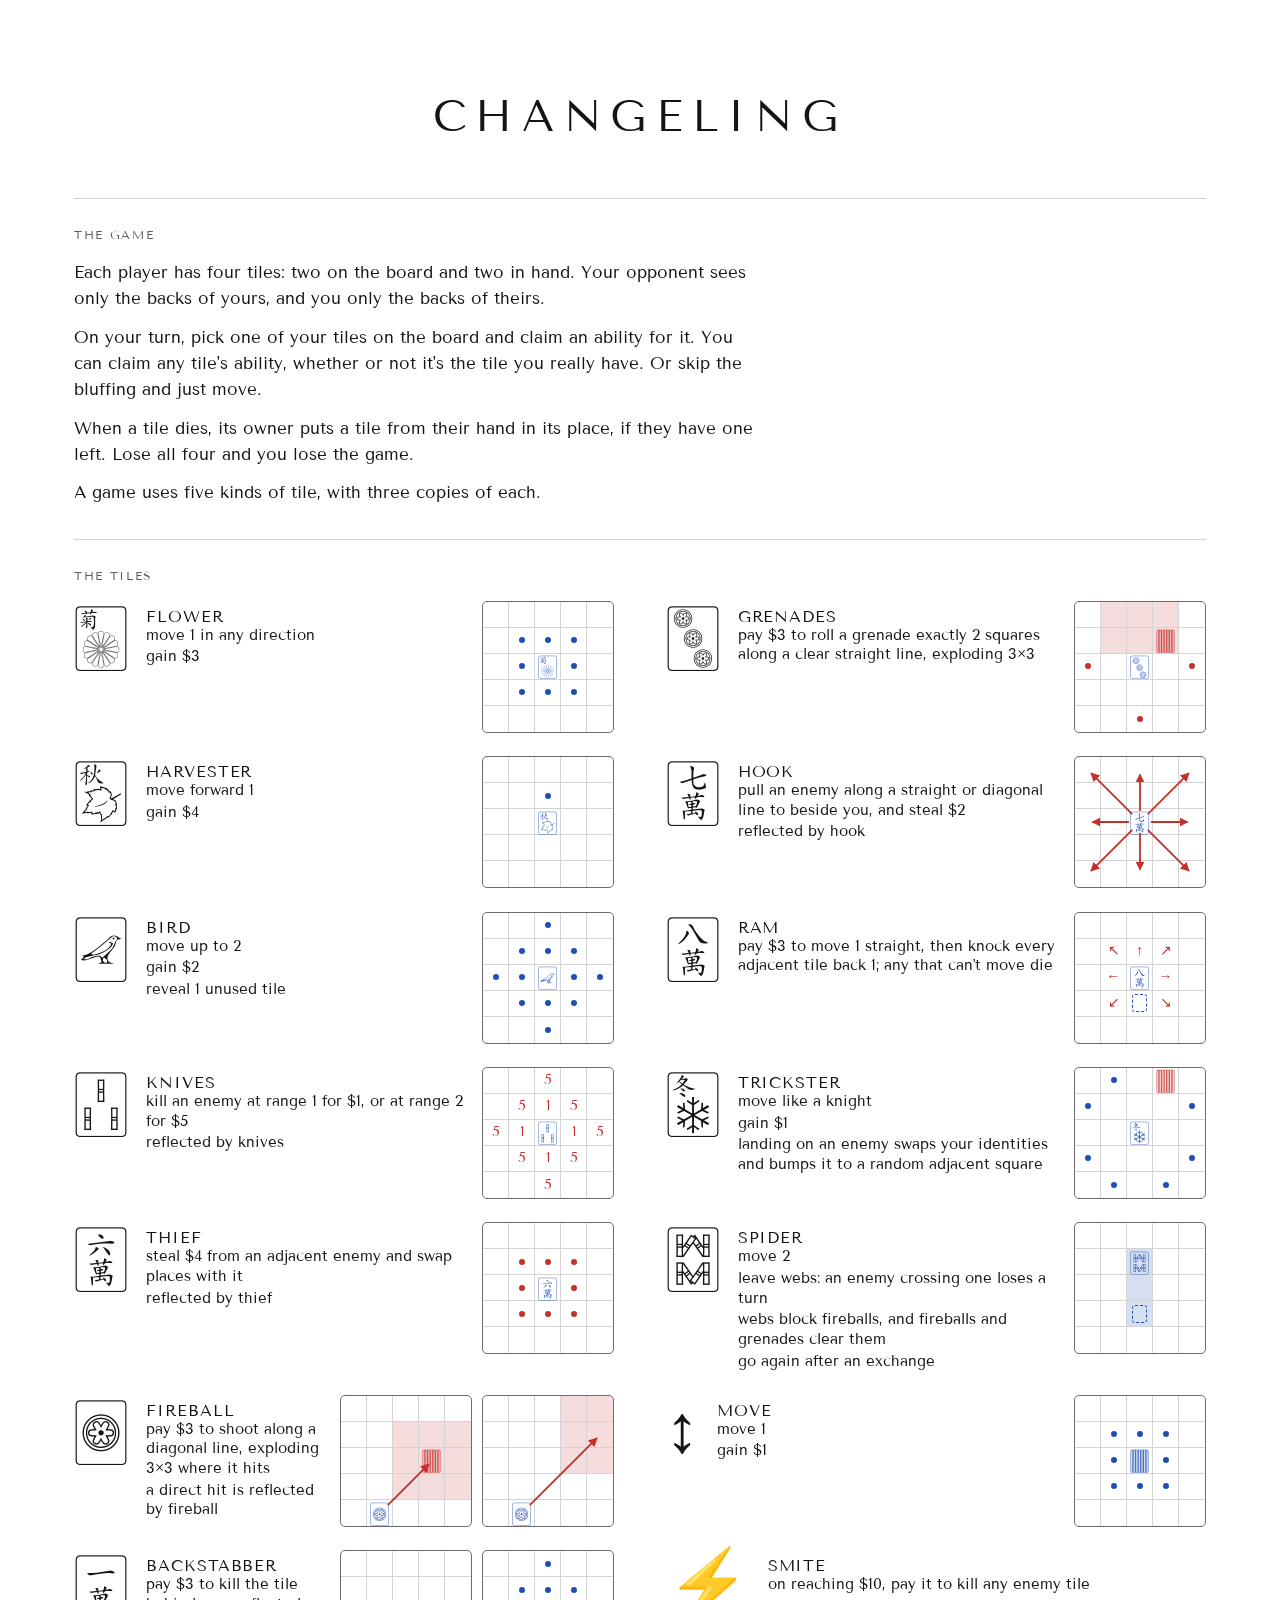
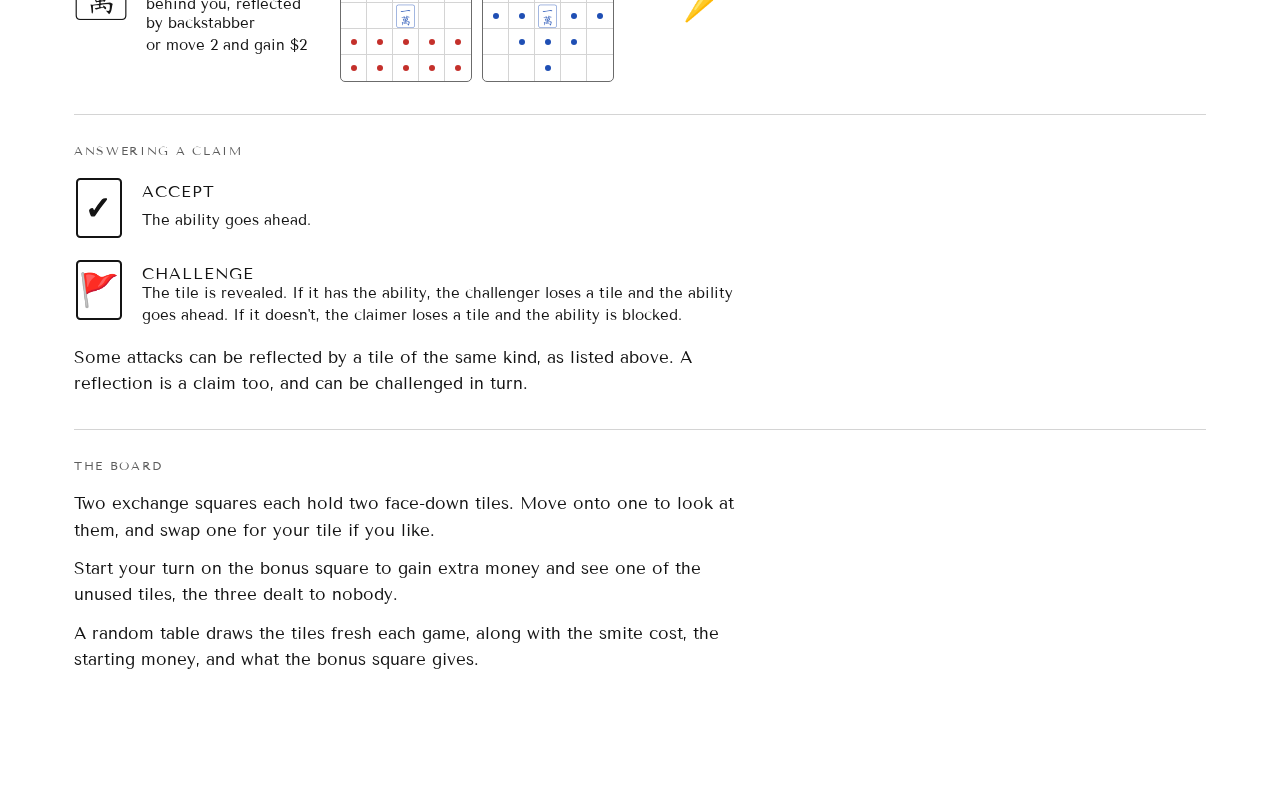
==== docs/how-to-play.html @ 6c411c58 "Settings for instant tooltips and a dark mode; drop the tray layout Tiles and buttons now describe t" ====
<!DOCTYPE html>
<html lang="en">
<head>
<meta charset="utf-8">
<meta name="viewport" content="width=device-width, initial-scale=1">
<title>Changeling · how to play</title>
<link rel="icon" href="favicon.svg" type="image/svg+xml">
<link rel="preconnect" href="https://fonts.googleapis.com">
<link rel="preconnect" href="https://fonts.gstatic.com" crossorigin>
<link rel="stylesheet" href="https://fonts.googleapis.com/css2?family=Tenor+Sans&display=swap">
<link rel="stylesheet" href="style.css">
<!-- the theme chosen in the game's settings (see settings.js) -->
<script>try { document.documentElement.dataset.theme = localStorage.getItem("arena.theme") === "dark" ? "dark" : "light"; } catch {}</script>
<style>
  .how {
    box-sizing: border-box;
    max-width: 1180px;
    margin: 0 auto;
    padding: 10vh 24px 80px;
    /* the tiles below are the game's own reference, sized from its mini boards' squares */
    --sq: 26px;
  }
  .how .title {
    margin-bottom: 56px;
  }
  .how section {
    padding: 28px 0 32px;
    border-top: 1px solid var(--line);
  }
  .how h2 {
    margin: 0 0 18px;
    font-size: 12px;
    font-weight: normal;
    letter-spacing: 0.14em;
    text-transform: uppercase;
    color: var(--muted);
  }
  .how p {
    max-width: 680px;
    margin: 0 0 12px;
    font-size: 17px;
    line-height: 1.55;
  }
  .how p:last-child {
    margin-bottom: 0;
  }
  .rule-glyph {
    font-family: var(--tile-font);
  }

  /* a response, drawn as its button in the game */
  .response {
    display: grid;
    grid-template-columns: auto 1fr;
    column-gap: 18px;
    align-items: start;
    max-width: 680px;
    margin-bottom: 18px;
  }
  .response .option {
    grid-row: 1 / 3;
    font-size: 64px;
    cursor: default;
  }
  .response .rule-name {
    margin-top: 6px;
  }
  .response p {
    margin: 0;
    font-size: 15px;
    line-height: 1.45;
  }

  @media (max-width: 900px) {
    .how .rules-list {
      grid-template-columns: 1fr;
      grid-template-rows: none !important;
      grid-auto-flow: row;
    }
  }
  @media (max-width: 560px) {
    .how {
      --sq: 22px;
    }
    .how .rule-name {
      grid-column: 2 / -1;
      grid-row: 1;
    }
    .how .rule-text {
      grid-column: 2 / -1;
      grid-row: 2;
    }
    .how .rule-boards {
      grid-column: 2 / -1;
      grid-row: 3;
      margin-top: 10px;
    }
  }
</style>
</head>
<body>
<main class="how">
  <h1 class="title">Changeling</h1>

  <section>
    <h2>the game</h2>
    <p>Each player has four tiles: two on the board and two in hand. Your opponent sees only the backs of yours, and you only the backs of theirs.</p>
    <p>On your turn, pick one of your tiles on the board and claim an ability for it. You can claim any tile's ability, whether or not it's the tile you really have. Or skip the bluffing and just move.</p>
    <p>When a tile dies, its owner puts a tile from their hand in its place, if they have one left. Lose all four and you lose the game.</p>
    <p>A game uses five kinds of tile, with three copies of each.</p>
  </section>

  <section>
    <h2>the tiles</h2>
    <div class="rules-list"></div>
  </section>

  <section>
    <h2>answering a claim</h2>
    <div class="response">
      <span class="option shell"><span class="symbol"><span>✓</span></span></span>
      <span class="rule-name">accept</span>
      <p>The ability goes ahead.</p>
    </div>
    <div class="response">
      <span class="option shell"><span class="symbol"><span>🚩</span></span></span>
      <span class="rule-name">challenge</span>
      <p>The tile is revealed. If it has the ability, the challenger loses a tile and the ability goes ahead. If it doesn't, the claimer loses a tile and the ability is blocked.</p>
    </div>
    <p>Some attacks can be reflected by a tile of the same kind, as listed above. A reflection is a claim too, and can be challenged in turn.</p>
  </section>

  <section>
    <h2>the board</h2>
    <p>Two exchange squares each hold two face-down tiles. Move onto one to look at them, and swap one for your tile if you like.</p>
    <p>Start your turn on the bonus square to gain extra money and see one of the unused tiles, the three dealt to nobody.</p>
    <p>A random table draws the tiles fresh each game, along with the smite cost, the starting money, and what the bonus square gives.</p>
  </section>
</main>
<script type="module">
  import {renderRules} from "./renderState.js";
  import {ALL_TILES} from "./constants.js";

  renderRules(document.querySelector(".rules-list"), {
    tiles_in_game: ALL_TILES.map(([tile]) => tile),
    smite_cost: 10,
  });
</script>
</body>
</html>
---- docs/style.css ----
:root {
  /* you and them: blue and red; north is the opponent unless you sit north
     (see .me-north) */
  --you: #1f4fb4;
  --them: #c4302b;
  --north: var(--them);
  --south: var(--you);
  --ink: #141414;
  --muted: #5c5c5c;
  --faint: #9a9a9a;
  --line: #d4d4d4;
  --frame: #6b6b6b;
  --wash: #e9effb;
  --wash-them: #fbeaea;

  /* the slightly rounded corner of a tile, shared by every button shell */
  --shell-radius: 0.4vmin;

  /* tile glyphs come from Apple Symbols; naming it first, rather than leaving it a
     fallback, keeps the tile in the same place in its box whatever the text font,
     so the shells and faces measured against it (--face-*) line up */
  --tile-font: "Apple Symbols", "Helvetica Neue", Helvetica, Arial, sans-serif;
  --text-font: "Tenor Sans", "Helvetica Neue", Helvetica, Arial, sans-serif;

  /* a tile that can be clicked is drawn bolder; a picked one is also underlined */
  --bold: 0.022em;

  /* the page, and what sits on it: panels, buttons, and the faces of tiles drawn as
     buttons; text and marks on a strong (ink or blue) background; the faded page
     behind a modal; grey tiles (lost, unused, unknown, on an exchange) */
  --bg: white;
  --surface: white;
  --hover: #f4f4f4;
  --on-strong: white;
  --primary-hover: #1a4399;
  --scrim: rgba(255, 255, 255, 0.82);
  --shadow: rgba(0, 0, 0, 0.12);
  --dim-tile: #555555;
  --back: #555555;
  color-scheme: light;
}

/* dark: the same page by night.  The tiles keep their faces a shade above the page,
   so they still read as tiles; blue and red are lifted to keep their contrast */
:root[data-theme="dark"] {
  --you: #7ea6ff;
  --them: #ff7b72;
  --ink: #e6e4df;
  --muted: #a4a4a4;
  --faint: #6f737a;
  --line: #30343b;
  --frame: #8a8f98;
  --wash: #1b2541;
  --wash-them: #3b1f20;
  --bg: #131518;
  --surface: #1c1f24;
  --hover: #272b32;
  --on-strong: #131518;
  --primary-hover: #a7c0ff;
  --scrim: rgba(19, 21, 24, 0.85);
  --shadow: rgba(0, 0, 0, 0.55);
  --dim-tile: #9da1a8;
  /* face-down grey tiles are solid, so they're kept quieter than the outlined ones */
  --back: #4b5059;
  color-scheme: dark;
}

body {
  background-color: var(--bg);
  color: var(--ink);
  margin: 0;
  font-family: var(--text-font);
}
body.at-game {
  justify-content: center;
  align-items: center;
  overflow: hidden;
  position: fixed;
}

/* only the current screen shows */
body:not(.at-lobby) .lobby,
body:not(.at-room) .room,
body:not(.at-game) .container {
  display: none;
}

/*
------------------------------------------------------------- the lobby and table room

One quiet column. The lobby: the title, your name, and the open tables. The room: a
card laid out like the game, with your opponent above in red, you below in blue, and
the tiles between.
*/
.screen {
  box-sizing: border-box;
  min-height: 100vh;
  padding: 12vh 16px 48px;
  display: flex;
  flex-direction: column;
  align-items: center;
}
.title {
  margin: 0 0 6px;
  font-size: clamp(28px, 6vw, 44px);
  font-weight: normal;
  letter-spacing: 0.22em;
  text-transform: uppercase;
  text-align: center;
}
.link {
  font-size: 14px;
  letter-spacing: 0.08em;
  color: var(--muted);
  text-decoration: none;
  border-bottom: 1px solid var(--line);
  padding-bottom: 2px;
}
.link:hover {
  color: var(--ink);
  border-color: var(--ink);
}
.how-to {
  margin-bottom: 64px;
}

/* plain buttons: a thin outline and letter-spaced capitals */
.btn {
  height: 44px;
  padding: 0 22px;
  font: inherit;
  font-size: 14px;
  letter-spacing: 0.14em;
  text-transform: uppercase;
  white-space: nowrap;
  color: inherit;
  background: var(--surface);
  border: 1px solid currentColor;
  cursor: pointer;
}
.btn:hover {
  background-color: var(--hover);
}
.btn.primary {
  color: var(--on-strong);
  background-color: var(--you);
  border-color: var(--you);
}
.btn.primary:hover {
  background-color: var(--primary-hover);
}
.btn:disabled {
  color: var(--faint);
  border-color: var(--line);
  background: var(--surface);
  cursor: default;
}
.btn.primary:disabled {
  color: var(--on-strong);
  background-color: var(--line);
}
.btn.small {
  height: 36px;
  padding: 0 16px;
  font-size: 12px;
}

/* the name: a single underline */
.name-input {
  box-sizing: border-box;
  width: min(300px, 100%);
  padding: 6px 0;
  font: inherit;
  font-size: 26px;
  text-align: center;
  color: var(--ink);
  background: none;
  border: none;
  border-bottom: 1.5px solid var(--ink);
  border-radius: 0;
  outline: none;
}
.name-input::placeholder {
  color: var(--faint);
}
.lobby-actions {
  display: flex;
  flex-wrap: wrap;
  justify-content: center;
  gap: 12px;
  margin: 18px 0 56px;
}
/* until there's a name, the rest is only a preview */
.lobby.locked .table-list {
  opacity: 0.35;
}

.table-list {
  width: min(560px, 100%);
  border-top: 1px solid var(--line);
}
.table-list[hidden] {
  display: none;
}
.list-head {
  padding: 14px 0 6px;
  font-size: 12px;
  letter-spacing: 0.14em;
  text-transform: uppercase;
  color: var(--muted);
}
.table-row {
  display: grid;
  grid-template-columns: 1fr auto auto;
  align-items: center;
  gap: 24px;
  height: 64px;
  border-bottom: 1px solid var(--line);
}
.row-name {
  overflow: hidden;
  text-overflow: ellipsis;
  white-space: nowrap;
  font-size: 16px;
  letter-spacing: 0.08em;
  text-transform: uppercase;
  color: var(--them);
}

/* a table's tiles, with a dashed slot for each still to be picked */
.tile-set {
  font-family: var(--tile-font);
  line-height: 1;
  white-space: nowrap;
}
.tile-set .slot {
  display: inline-block;
  width: 0.72em;
  height: 0.94em;
  margin: 0 0.04em;
  vertical-align: top;
  border: 1.5px dashed var(--line);
  border-radius: 0.06em;
}
.row-tiles {
  font-size: 34px;
  letter-spacing: 2px;
  color: var(--muted);
}
/* the room's set: each tile named under it; an empty one is a dashed slot */
.room-set {
  display: flex;
  gap: 6px;
}
.set-tile {
  width: 84px;
  display: flex;
  flex-direction: column;
  align-items: center;
  gap: 4px;
  padding: 0;
  font: inherit;
  color: var(--ink);
  background: none;
  border: none;
  cursor: pointer;
}
.set-glyph {
  font-family: var(--tile-font);
  font-size: 64px;
  line-height: 1;
}
.set-tile:hover .set-glyph {
  color: var(--you);
}
.set-name {
  font-size: 10px;
  letter-spacing: 0.12em;
}
.set-tile.empty {
  box-sizing: border-box;
  width: 46px;
  height: 60px;
  margin: 2px 19px 0;
  border: 1.5px dashed var(--line);
  border-radius: 4px;
  cursor: default;
}

/* the room */
.room {
  padding-top: 8vh;
}
.room-card {
  width: min(640px, 100%);
  border: 1.5px solid var(--frame);
}
.seat {
  min-height: 96px;
  box-sizing: border-box;
  display: flex;
  flex-wrap: wrap;
  align-items: center;
  justify-content: space-between;
  gap: 12px;
  padding: 16px 28px;
}
.seat.them {
  border-bottom: 1px solid var(--line);
  color: var(--them);
}
.seat.you {
  border-top: 1px solid var(--line);
  background-color: var(--wash);
  color: var(--you);
}
.seat-name {
  font-size: 20px;
  letter-spacing: 0.12em;
  text-transform: uppercase;
}
.seat-name.empty {
  font-size: 17px;
  letter-spacing: 0.04em;
  text-transform: none;
  color: var(--faint);
}
/* someone who has dropped out; the game will wait for them */
.seat-name.gone {
  opacity: 0.35;
}
.seat-buttons {
  display: flex;
  gap: 10px;
}

.tiles-area {
  padding: 26px 20px 30px;
  display: flex;
  flex-direction: column;
  align-items: center;
  gap: 22px;
}
/* starter, random, or custom */
.segmented {
  display: inline-flex;
  border: 1px solid var(--ink);
}
.segmented button {
  height: 40px;
  padding: 0 20px;
  font: inherit;
  font-size: 13px;
  letter-spacing: 0.14em;
  text-transform: uppercase;
  color: var(--ink);
  background: var(--surface);
  border: none;
  border-left: 1px solid var(--ink);
  cursor: pointer;
}
.segmented button:first-child {
  border-left: none;
}
.segmented button.on {
  color: var(--on-strong);
  background-color: var(--ink);
}
.segmented button:disabled {
  cursor: default;
}
.segmented button:disabled:not(.on) {
  color: var(--faint);
}

/* the bot's level, sized like the buttons beside it */
.segmented.small button {
  height: 36px;
  padding: 0 14px;
  font-size: 12px;
}

/* fast, medium, slow, or unlimited */
.time-area {
  padding: 22px 20px;
  display: flex;
  justify-content: center;
  border-top: 1px solid var(--line);
}

/* every tile, pale until picked */
.picker {
  display: grid;
  grid-template-columns: repeat(6, 92px);
  justify-content: center;
  row-gap: 10px;
}
.pick {
  display: flex;
  flex-direction: column;
  align-items: center;
  gap: 2px;
  color: var(--faint);
}
.pick.on {
  color: var(--ink);
}
.pick-tile {
  padding: 0;
  font-family: var(--tile-font);
  font-size: 52px;
  line-height: 1;
  color: inherit;
  background: none;
  border: none;
  cursor: pointer;
}
.pick-tile:hover {
  color: var(--muted);
}
.pick.on .pick-tile:hover {
  color: var(--ink);
}
.pick-tile:disabled {
  opacity: 0.4;
  cursor: default;
}
.pick-name {
  font-size: 10px;
  letter-spacing: 0.12em;
}
.about-tiles {
  font: inherit;
  font-size: 14px;
  background: none;
  border: none;
  border-bottom: 1px solid var(--line);
  padding: 0 0 2px;
  cursor: pointer;
}
@media (max-width: 600px) {
  .room-set {
    gap: 2px;
  }
  .set-tile {
    width: 62px;
  }
  .set-tile.empty {
    margin: 2px 8px 0;
  }
  .set-glyph {
    font-size: 56px;
  }
  .set-name {
    font-size: 8px;
    letter-spacing: 0.04em;
  }
  .picker {
    grid-template-columns: repeat(4, 80px);
  }
  .time-area .segmented button {
    padding: 0 10px;
  }
}

.room-foot {
  display: flex;
  gap: 12px;
  margin-top: 26px;
}

/* connection trouble and server errors */
.netbar,
.toast {
  position: fixed;
  left: 0;
  right: 0;
  text-align: center;
  background-color: var(--ink);
  color: var(--on-strong);
  padding: 6px;
  z-index: 10;
}
.netbar {
  top: 0;
}
.toast {
  bottom: 0;
}
.netbar[hidden],
.toast[hidden] {
  display: none;
}

/*
------------------------------------------------------------------------- the game

Partitioned, never floating: the reference and tile accounting on the left, the board
in the middle between the two players' strips (theirs above, yours below), the log on
the right. Inspired by the tiles: white, fine lines, a tile's rounded corners. Only
the board is set off a little more heavily.

The board's size is derived from the window: as big as the height allows after the
strips, unless the side columns need the width. As the window narrows, the left
column stacks its contents before the board gives up any size. Everything on the
board is sized relative to it (cqmin), so the layout holds at any laptop size.
*/
.container.me-north {
  --north: var(--you);
  --south: var(--them);
}
.container {
  --radius: 8px;

  --side-min: 124px;
  /* the log gives up width before the board does */
  --log-min: clamp(150px, 20vw, 300px);
  --strip: clamp(70px, 12vh, 118px);
  --board: min(calc(100vh - 2 * var(--strip)), calc(100vw - var(--side-min) - var(--log-min)));

  width: 100vw;
  height: 100vh;
  display: grid;
  grid-template-columns: minmax(var(--side-min), 0.9fr) var(--board) minmax(var(--log-min), 1.2fr);
  /* the outer rows take any spare height, so the columns always run the full height */
  grid-template-rows: minmax(var(--strip), 1fr) var(--board) minmax(var(--strip), 1fr);

  font-family: var(--text-font);
  color: var(--ink);
  background-color: var(--bg);
  cursor: default;
}

/* ------------------------------------------------------------------- left */
/* a tile that's left the board, on its way to the graveyard or an exchange */
.ghost {
  position: fixed;
  z-index: 10;
  line-height: 1;
  pointer-events: none;
}
/* money gained or spent, rising from the amount (see animate.js) */
.coin-float {
  position: fixed;
  z-index: 10;
  line-height: 1;
  pointer-events: none;
  font-family: var(--text-font);
}

/* ---------------------------------------------------------- left: lists */
.sidebar.lists {
  grid-column: 1;
  grid-row: 1 / 4;
  min-height: 0;
  display: flex;
  flex-direction: column;
  border-right: 1px solid var(--line);
  container-type: inline-size;
}
/* the tiles in play and the smite cost, filling the height above the board so the
   graveyard's rule meets the board's top edge (unless they wrap in a narrow column) */
.sidebar.lists .sidebar-top {
  flex-shrink: 0;
  box-sizing: border-box;
  min-height: calc((100vh - var(--board)) / 2 - 1px);
  display: flex;
  flex-direction: column;
  justify-content: center;
  gap: calc(var(--strip) * 0.06);
  padding: calc(var(--strip) * 0.06) 0;
}
/* the tiles in play, at a glance; clicking opens what each does.  Each has a column,
   which the unknown tiles below share, and the columns wrap together */
.sidebar.lists {
  --play-glyph: calc(var(--strip) * 0.36);
  --play-column: calc(var(--play-glyph) * 0.8);
}
.sidebar.lists .in-play,
.sidebar.lists .hidden-tiles-contents {
  display: grid;
  grid-template-columns: repeat(auto-fill, var(--play-column));
  gap: 2px;
  justify-items: center;
}
.sidebar.lists .in-play {
  padding: 0 18px;
  font-size: var(--play-glyph);
  line-height: 1;
  cursor: pointer;
}
.sidebar.lists .in-play:hover {
  color: var(--you);
}
.sidebar.lists .smite-cost {
  padding: 0 18px;
  display: flex;
  justify-content: center;
  align-items: center;
  gap: 8px;
  font-size: calc(var(--strip) * 0.19);
}
.sidebar.lists .smite-cost .option {
  font-size: calc(var(--strip) * 0.28);
  cursor: default;
  -webkit-text-stroke: 0;
}
.sidebar.lists .smite-cost .option.shell::before {
  border-width: var(--frame-width, 0.02em);
}
/* each kind of tile has its own fixed share of the column, so one filling up never
   moves the others, unless its tiles need more room than that (in a narrow column) */
.sidebar.lists .acc {
  flex: 1;
  min-height: 0;
  display: flex;
  flex-direction: column;
}
.sidebar.lists .acc-row {
  flex: 1 1 0;
  min-height: min-content;
  padding: 12px 18px;
  border-top: 1px solid var(--line);
  display: flex;
  flex-direction: column;
  gap: 8px;
}
.sidebar.lists .acc-label {
  font-size: 14px;
  color: var(--muted);
}
.sidebar.lists .sidebar-top .area-label {
  padding: 0 18px;
}
.sidebar.lists .acc-tiles {
  font-size: 28px;
  line-height: 1;
  color: var(--dim-tile);
}
/* face down: unused, or on an exchange */
.sidebar.lists .acc-tile.back,
.cell-marks [data-tile-name="🀫"] {
  color: var(--back);
}
/* the copies of a tile we haven't seen, stacked under it, drawn like the tiles in play */
.sidebar.lists .hidden-tiles-contents {
  font-size: var(--play-glyph);
}
.sidebar.lists .unknown-column {
  display: flex;
  flex-direction: column;
  gap: 2px;
}
/* a narrow column stacks each label over its tiles */
@container (max-width: 200px) {
.sidebar.lists .in-play,
.sidebar.lists .smite-cost,
.sidebar.lists .acc-row,
.sidebar.lists .quit {
    padding-left: 12px;
    padding-right: 12px;
  }
}
.sidebar.lists .quit {
  margin-top: auto;
  flex-shrink: 0;
  height: var(--strip);
  padding: 0 18px;
  display: flex;
  align-items: center;
  cursor: pointer;
}
.sidebar.lists .quit .option {
  font-size: 36px;
  -webkit-text-stroke: 0;
}
.sidebar.lists .quit .option.shell::before {
  border-width: var(--frame-width, 0.02em);
}

/* ----------------------------------------------------------------- strips */
.strip {
  grid-column: 2;
  min-width: 0;
  padding: 8px calc(var(--board) * 0.025);
  display: grid;
  height: var(--strip);
  box-sizing: border-box;
  /* the note takes whatever's left, so the coins and clock never move as it changes */
  grid-template-columns: minmax(0, 1fr) auto auto;
  column-gap: 16px;
  align-items: center;
}
.strip.top {
  grid-row: 1;
  align-self: end;
}
.strip.bottom {
  grid-row: 3;
  align-self: start;
}
/* the strip of whoever the game is waiting on, washed in their colour */
.strip.acting {
  background-color: var(--wash);
}
.strip.top.acting {
  background-color: var(--wash-them);
}
.strip .who {
  min-width: 0;
  display: flex;
  flex-direction: column;
  gap: 2px;
}
.strip .name {
  font-size: 13px;
  font-weight: normal;
  text-transform: uppercase;
  letter-spacing: 0.06em;
}
.turn-note {
  font-size: 14px;
  color: var(--ink);
}
.strip .coins {
  grid-column: 2;
  display: flex;
  flex-direction: column;
  align-items: flex-end;
  gap: calc(var(--strip) * 0.06);
}
.amount {
  min-width: 2.2em;
  text-align: right;
  font-size: calc(var(--strip) * 0.32);
  line-height: 1;
}
/* a timed table's money gives up a little size to the clock under it */
.timed .amount {
  font-size: calc(var(--strip) * 0.28);
}
/* this decision's seconds, then the reserve, in a chip drawn like a tile's shell; only
   on a timed table */
.clock {
  display: none;
  border: 1px solid var(--frame);
  border-radius: 5px;
  font-size: calc(var(--strip) * 0.16);
  line-height: 1;
  font-variant-numeric: tabular-nums;
  color: var(--ink);
  background-color: var(--surface);
}
.timed .clock {
  display: flex;
}
.clock span {
  padding: 0.35em 0.6em;
  text-align: right;
}
/* sized for their widest, so the numbers stay put as they count down */
.allowance {
  min-width: 1.3em;
}
.allowance:empty {
  display: none;
}
.reserve {
  min-width: 2.3em;
}
.allowance + .reserve {
  border-left: 1px solid var(--line);
}
/* whichever isn't counting down is greyed */
.clock .idle {
  color: var(--faint);
}
/* a clock that isn't running at all */
.clock.stopped {
  border-color: var(--line);
  color: var(--muted);
}
/* a label over an area of the page: the hands, the history, the piece info */
.area-label {
  font-size: 14px;
  color: var(--muted);
}
/* your hand and theirs, labelled; the label sits over the tiles' right end */
.hand {
  grid-column: 3;
  display: flex;
  flex-direction: column;
  align-items: flex-end;
  gap: 2px;
}
.hand .area-label {
  font-size: 12px;
  line-height: 1;
}
.hand-tiles {
  display: flex;
  justify-content: flex-end;
  gap: 6px;
  /* room for a full hand of two, so nothing moves as it empties */
  min-width: calc(var(--strip) * 0.62 * 1.57 + 6px);
}
.hand-tile {
  font-size: calc(var(--strip) * 0.62);
  line-height: 1;
}
.strip.north .name, .strip.north .amount, .strip.north .hand-tile { color: var(--north); }
.strip.south .name, .strip.south .amount, .strip.south .hand-tile { color: var(--south); }

/* ------------------------------------------------------------------ board */
/* the board's frame sits centred on the column dividers above and below it: its box
   reaches half a frame plus half a divider past its column on each side */
.board {
  --frame-width: 1.5px;
  --reach: calc(var(--frame-width) / 2 + 0.5px);
  grid-column: 2;
  grid-row: 2;
  box-sizing: border-box;
  width: calc(var(--board) + 2 * var(--reach));
  height: calc(var(--board) + 2 * var(--reach));
  margin: calc(-1 * var(--reach));
  position: relative;
  z-index: 1;
  container-type: size;

  display: grid;
  grid-template-columns: repeat(5, 1fr);
  grid-template-rows: repeat(5, 1fr);

  border: var(--frame-width) solid var(--frame);
  background-color: var(--bg);
}
.cell {
  position: relative;
  min-width: 0;
  min-height: 0;
  border-right: 1px solid var(--line);
  border-bottom: 1px solid var(--line);

  /* the piece sits in the middle, a little smaller than the square so what's drawn in
     the corners (options, exchange tiles, bonus) mostly clears it */
  display: flex;
  align-items: center;
  justify-content: center;
}
.cell:nth-child(5n) {
  border-right: none;
}
.cell:nth-child(n + 21) {
  border-bottom: none;
}
.piece {
  display: inline-block;
  position: relative;
  font-size: 14.6cqmin;
  line-height: 1;
}
.piece,
.vacancy,
.option,
.claim-note .claimed,
.rule-tile,
.ghost {
  font-family: var(--tile-font);
}
.board-tile {
  font-weight: normal;
}
/* an empty tile, dashed, where a tile died and its replacement will go */
.vacancy {
  display: inline-block;
  position: relative;
  width: 0.78em;
  height: 1em;
  font-size: 14.6cqmin;
  animation: vacancy 1.4s ease-in-out infinite alternate;
}
.vacancy::before {
  content: "";
  position: absolute;
  left: 0.0475em;
  top: 0.046em;
  width: 0.685em;
  height: 0.908em;
  box-sizing: border-box;
  border: 0.02em dashed currentColor;
  border-radius: 0.055em;
}
@keyframes vacancy {
  from { opacity: 1; }
  to { opacity: 0.35; }
}
/*
what makes a square special sits in its bottom-left corner: the bonus, or an
exchange's two tiles side by side
*/
.cell-marks {
  position: absolute;
  left: 0.5cqmin;
  bottom: 0.5cqmin;
  display: flex;
  align-items: flex-end;
  gap: 0.5cqmin;
  line-height: 1;
  pointer-events: none;
  color: var(--dim-tile);
}
.cell-marks .board-tile {
  position: relative;
  font-size: 4.4cqmin;
  pointer-events: auto;
}
.cell-marks .bonus {
  font-size: 3.7cqmin;
}
/* webs: a wash of the colour of whoever laid them */
.web {
  position: absolute;
  inset: 0;
  pointer-events: none;
}
.web.north { background-color: color-mix(in srgb, var(--north) 18%, transparent); }
.web.south { background-color: color-mix(in srgb, var(--south) 18%, transparent); }

/*
selection; colour only ever says whose piece it is
  - a piece that can be clicked is drawn bolder, and a picked one also gets a bar
    under it
  - abilities and smites are drawn on the board as options (see .option); the other
    choices are options in a panel beside a square (see .choice-panel)
*/
.cell.highlight.own-piece .piece,
.cell.chosen-start .piece,
.cell.chosen-target .piece {
  -webkit-text-stroke: var(--bold) currentColor;
}
.cell.chosen-start .piece::after,
.cell.chosen-target .piece::after {
  content: "";
  position: absolute;
  left: 18%;
  right: 18%;
  bottom: -0.06em;
  height: 0.035em;
  border-radius: 0.02em;
  background-color: currentColor;
}
.highlight {
  cursor: pointer;
}

/* a finished claim: a line from the piece to its target */
.claim-line {
  position: absolute;
  inset: 0;
  width: 100%;
  height: 100%;
  pointer-events: none;
  overflow: visible;
}
.claim-line line {
  stroke: currentColor;
  stroke-width: 0.9cqmin;
  stroke-linecap: round;
}
.claim-line polygon {
  fill: currentColor;
}
.claim-line .claim-cross {
  stroke-width: 1.1cqmin;
}
/* white under the cross, so it reads over the tile it lands on */
.claim-line .claim-halo {
  stroke: var(--bg);
  stroke-width: 2cqmin;
}
/* the claimed ability (and any reflect, and the answers) written beside the line */
.claim-note {
  position: absolute;
  display: flex;
  align-items: center;
  gap: 1.2cqmin;
  white-space: nowrap;
}
.claim-note.above { transform: translate(-50%, -100%); }
.claim-note.right { transform: translate(0, -50%); }
.claim-note.left { transform: translate(-100%, -50%); }
.claim-note.below { transform: translate(-50%, 0); }
.claim-note.above-right { transform: translate(0, -100%); }
.claim-note.above-left { transform: translate(-100%, -100%); }
.claim-note.below-left { transform: translate(-100%, 0); }
.claim-note.below-right { transform: translate(0, 0); }
.claim-note .claimed,
.claim-note .option {
  font-size: 7.3cqmin;
}
/* options, in every square: a row in the top-right corner, ↕ rightmost */
.cell-options {
  --option-gap: 0.5cqmin;
  position: absolute;
  inset: 0;
  padding: var(--option-gap);
  display: flex;
  flex-wrap: wrap;
  justify-content: flex-end;
  align-content: flex-start;
  gap: var(--option-gap);
  pointer-events: none;
}
.cell-options .option {
  font-size: 5.2cqmin;
}
.option {
  pointer-events: auto;
  cursor: pointer;
  color: var(--ink);
  -webkit-text-stroke: var(--bold) currentColor;
}
/*
the face of a tile glyph, where this font draws it in the glyph's box (measured):
an option or claimed tile is filled white only there, so it covers just the tile and
not a box around it, and the ones that aren't tiles (↕ ⚡ ✓ 🚩 ✕) get a frame drawn in
the same place
*/
.option,
.claim-note .claimed {
  --face-left: 0.0475em;
  --face-top: 0.046em;
  --face-width: 0.685em;
  --face-height: 0.908em;
  --face-radius: 0.055em;
  --frame-width: 0.02em;

  position: relative;
  z-index: 0;
  display: inline-block;
  width: 0.78em;
  height: 1em;
  line-height: 1em;
}
.option::before,
.claim-note .claimed::before {
  content: "";
  position: absolute;
  z-index: -1;
  left: var(--face-left);
  top: var(--face-top);
  width: var(--face-width);
  height: var(--face-height);
  border-radius: var(--face-radius);
  background-color: var(--surface);
}
/* the frame matches a bolded tile's: the font's frame plus the stroke on both edges */
.option.shell::before {
  box-sizing: border-box;
  left: calc(var(--face-left) - var(--bold) / 2);
  top: calc(var(--face-top) - var(--bold) / 2);
  width: calc(var(--face-width) + var(--bold));
  height: calc(var(--face-height) + var(--bold));
  border: calc(var(--frame-width) + var(--bold)) solid currentColor;
  border-radius: calc(var(--face-radius) + var(--bold) / 2);
}
.option.shell .symbol {
  position: absolute;
  left: var(--face-left);
  top: var(--face-top);
  width: var(--face-width);
  height: var(--face-height);
  display: flex;
  align-items: center;
  justify-content: center;
}
.option.shell .symbol span {
  font-family: "Helvetica Neue", Helvetica, Arial, sans-serif;
  font-size: 0.5em;
  line-height: 1;
}

/* a choice that isn't of a square: a panel beside the square it's about, pointing at
   it; placed by renderChoice.js, which names the side it's on */
.choice-panel {
  position: absolute;
  z-index: 3;
  padding: 2.2cqmin;
  display: flex;
  flex-direction: column;
  align-items: center;
  gap: 1.6cqmin;
  background-color: var(--surface);
  border: 1.5px solid var(--frame);
  border-radius: 8px;
  box-shadow: 0 6px 24px var(--shadow);
}
/* what's being asked, no wider than the board allows */
.choice-prompt {
  max-width: min(22em, 70cqw);
  font-size: 14px;
  text-align: center;
  color: var(--ink);
}
.choice-options {
  display: flex;
  gap: 1.6cqmin;
  white-space: nowrap;
}
.choice-panel .option {
  font-size: 12cqmin;
  transition: transform 120ms;
}
.choice-panel .option:hover {
  transform: translateY(-4%);
}
.choice-panel .option.mine {
  color: var(--you);
}
.choice-panel .option.apart {
  margin-left: 2.4cqmin;
}
.choice-panel::after {
  content: "";
  position: absolute;
  width: 14px;
  height: 14px;
  background-color: var(--surface);
  border: 1.5px solid var(--frame);
  border-top: 0;
  border-left: 0;
}
.choice-panel.above::after { left: calc(var(--point) - 8px); bottom: -9px; transform: rotate(45deg); }
.choice-panel.below::after { left: calc(var(--point) - 8px); top: -9px; transform: rotate(225deg); }
.choice-panel.right::after { top: calc(var(--point) - 8px); left: -9px; transform: rotate(135deg); }
.choice-panel.left::after { top: calc(var(--point) - 8px); right: -9px; transform: rotate(-45deg); }

/* -------------------------------------------------------------- settings */
/* kept out of the way in the bottom-right corner, on every screen */
.settings-button {
  position: fixed;
  right: 12px;
  bottom: 8px;
  z-index: 15;
  padding: 0;
  font: inherit;
  font-size: 11px;
  letter-spacing: 0.06em;
  color: var(--faint);
  background: none;
  border: none;
  cursor: pointer;
}
.settings-button:hover {
  color: var(--ink);
}
/* opens above the button */
.settings {
  position: fixed;
  right: 12px;
  bottom: 32px;
  z-index: 40;
  min-width: 190px;
  box-sizing: border-box;
  padding: 14px 18px;
  display: flex;
  flex-direction: column;
  gap: 14px;
  background-color: var(--surface);
  border: 1.5px solid var(--frame);
  border-radius: 8px;
  box-shadow: 0 6px 24px var(--shadow);
}
.settings[hidden] {
  display: none;
}
.setting {
  position: relative;
  display: flex;
  align-items: center;
  justify-content: space-between;
  gap: 24px;
  font-size: 14px;
  color: var(--ink);
  cursor: pointer;
}
.setting input {
  position: absolute;
  opacity: 0;
  pointer-events: none;
}
/* a switch: its knob slides right, and the track fills blue, when on */
.switch {
  position: relative;
  flex-shrink: 0;
  width: 34px;
  height: 20px;
  border-radius: 10px;
  background-color: var(--line);
  transition: background-color 150ms;
}
.switch::after {
  content: "";
  position: absolute;
  left: 2px;
  top: 2px;
  width: 16px;
  height: 16px;
  border-radius: 50%;
  background-color: var(--bg);
  box-shadow: 0 1px 2px var(--shadow);
  transition: transform 150ms;
}
.setting input:checked + .switch {
  background-color: var(--you);
}
.setting input:checked + .switch::after {
  transform: translateX(14px);
}
.setting input:focus-visible + .switch {
  outline: 2px solid var(--you);
  outline-offset: 2px;
}

/* what a tile or button is and does, shown the moment it's hovered (see tooltip.js) */
.tip {
  position: fixed;
  z-index: 50;
  max-width: 260px;
  box-sizing: border-box;
  padding: 8px 11px 7px;
  font-size: 13px;
  line-height: 1.35;
  color: var(--ink);
  background-color: var(--surface);
  border: 1px solid var(--frame);
  border-radius: 6px;
  box-shadow: 0 4px 16px var(--shadow);
  pointer-events: none;
}
.tip[hidden] {
  display: none;
}
.tip-name {
  margin-bottom: 2px;
  font-size: 11px;
  letter-spacing: 0.1em;
  text-transform: uppercase;
  color: var(--muted);
}
.tip-more {
  margin-top: 6px;
  display: flex;
  align-items: center;
  gap: 5px;
  font-size: 11px;
  color: var(--faint);
}
.tip-more svg {
  width: 9px;
  height: 12px;
}

/* ------------------------------------------------------------------- log */
.side {
  grid-column: 3;
  grid-row: 1 / 4;
  min-height: 0;
  display: flex;
  flex-direction: column;
  border-left: 1px solid var(--line);
  /* sized by the page's grid, so its label can line up with the log's rows (cqi) */
  container-type: inline-size;
}
.side > .area-label {
  padding: 12px 5cqi 0;
}
.log {
  flex: 1;
  min-height: 0;
  overflow-y: auto;
  /* room at the bottom for the settings button in the corner */
  padding: 6px 0 28px;
  /* the log is sized to its own width (cqi), so a row keeps to one line at any size */
  container-type: inline-size;
  cursor: text;
}
/* a grid of who, what, and coins, shared by every turn so the columns line up */
.log-list {
  display: grid;
  grid-template-columns: fit-content(8ch) 1fr auto;
  column-gap: 4cqi;
  padding: 0 5cqi;
  text-align: left;
  font-size: 4.6cqi;
  line-height: 5.6cqi;
}
/* each turn is a block of rows, ruled off from the one before */
.log-turn {
  grid-column: 1 / -1;
  display: grid;
  grid-template-columns: subgrid;
  align-items: center;
  row-gap: 1.4cqi;
  padding: 2.6cqi 0;
  border-top: 1px solid var(--line);
}
.log-turn:first-child {
  border-top: none;
}
.log-turn.old {
  opacity: 0.75;
}
.log-who {
  /* long names are cut short, but the column never collapses */
  min-width: 3ch;
  overflow: hidden;
  text-overflow: ellipsis;
  white-space: nowrap;
  font-size: 0.85em;
  font-weight: normal;
  text-transform: uppercase;
  letter-spacing: 0.06em;
}
.log-what {
  display: flex;
  align-items: center;
  gap: 2.1cqi;
}
.log-item {
  display: inline-flex;
  align-items: center;
  gap: 1.3cqi;
  font-style: normal;
}
.log-glyph {
  font-size: 8.6cqi;
  line-height: 8.6cqi;
}
.log-name {
  font-size: 3.6cqi;
  font-weight: normal;
  text-transform: uppercase;
  letter-spacing: 0.06em;
}
/* a claim that didn't happen: a bluff caught, or an attack reflected */
.log-what.cancelled {
  color: var(--muted);
  text-decoration: line-through;
}
.log-coins {
  display: flex;
  gap: 2.1cqi;
  justify-content: flex-end;
}
/* a narrow log keeps to the glyphs: who is a bar in their colour, and the tiles go
   unnamed */
@container (max-width: 240px) {
  .log-list {
    grid-template-columns: 3px 1fr auto;
    column-gap: 6cqi;
    font-size: 8cqi;
    line-height: 10cqi;
  }
  .log-who {
    align-self: stretch;
    min-width: 0;
    font-size: 0;
  }
  .log-who:not(:empty) {
    background-color: currentColor;
  }
  .log-glyph {
    font-size: 14cqi;
    line-height: 14cqi;
  }
  .log-name {
    display: none;
  }
}

/* ----------------------------------------------------- the tiles reference */
.rules {
  position: fixed;
  inset: 0;
  z-index: 20;
  background-color: var(--scrim);
  display: flex;
  align-items: center;
  justify-content: center;
}
.rules[hidden] {
  display: none;
}
.rules-panel {
  position: relative;
  width: 88vw;
  height: 88vh;
  overflow-y: auto;
  /* everything scales from the mini boards' squares, so the whole reference fits */
  --sq: clamp(16px, 3.2vh, 30px);
  padding: max(5vh, 48px) 4vw 3vh;
  box-sizing: border-box;
  background-color: var(--surface);
  border: 1.5px solid var(--frame);
  border-radius: 8px;
  font-family: var(--text-font);
  color: var(--ink);
}
.rules-close {
  position: absolute;
  top: 12px;
  right: 16px;
  font-size: 36px;
  -webkit-text-stroke: 0;
}
/* how the game went; the next starts once both players have moved on */
.result {
  position: fixed;
  inset: 0;
  z-index: 20;
  background-color: var(--scrim);
  display: flex;
  align-items: center;
  justify-content: center;
}
.result[hidden] {
  display: none;
}
.result-panel {
  max-width: min(480px, 92vw);
  box-sizing: border-box;
  padding: 36px 40px 32px;
  display: flex;
  flex-direction: column;
  align-items: center;
  gap: 26px;
  background-color: var(--surface);
  border: 1.5px solid var(--frame);
  border-radius: 8px;
  text-align: center;
}
.result-title {
  margin: 0;
  font-size: 26px;
  font-weight: normal;
  letter-spacing: 0.04em;
}
.result-title.you { color: var(--you); }
.result-title.them { color: var(--them); }
/* this game's points, then the games won and points over the match, for each player */
.result-table {
  border-collapse: collapse;
  font-size: 18px;
}
.result-table th,
.result-table td {
  padding: 7px 14px;
  text-align: center;
  font-weight: normal;
}
.result-table thead th {
  font-size: 12px;
  letter-spacing: 0.08em;
  text-transform: uppercase;
}
.result-table .you { color: var(--you); }
.result-table .them { color: var(--them); }
.result-table tbody th {
  text-align: left;
  font-size: 12px;
  letter-spacing: 0.08em;
  text-transform: uppercase;
  color: var(--muted);
}
.result-table tbody tr + tr {
  border-top: 1px solid var(--line);
}
.result-actions {
  display: flex;
  gap: 12px;
}
.confetti {
  position: fixed;
  inset: 0;
  width: 100vw;
  height: 100vh;
  z-index: 30;
  pointer-events: none;
}
/* a single tile's reference: a panel just big enough for it */
.rules-panel:has(.rules-list.single) {
  width: auto;
  height: auto;
  max-width: 88vw;
  padding-right: max(4vw, 64px);
}
.rules-list.single {
  grid-template-columns: auto;
}
/* two columns, filled top to bottom (renderRules sets the rows) */
.rules-list {
  display: grid;
  grid-template-columns: 1fr 1fr;
  grid-auto-flow: column;
  gap: calc(var(--sq) * 0.9) 4vw;
}
.rule {
  display: grid;
  grid-template-columns: auto 1fr auto;
  grid-template-rows: auto 1fr;
  column-gap: 18px;
  align-items: start;
}
.rule-glyph {
  grid-row: 1 / 3;
  font-size: calc(var(--sq) * 2.6);
  line-height: 1;
}
.rule-name {
  margin-top: 6px;
  font-size: calc(var(--sq) * 0.6);
  font-weight: normal;
  text-transform: uppercase;
  letter-spacing: 0.06em;
}
.rule-text {
  font-size: calc(var(--sq) * 0.56);
  line-height: 1.35;
}
.rule-text > div + div {
  margin-top: 2px;
}
/* a mini board per use, in the board's own hairlines, blue for you, red for them */
.rule-boards {
  grid-column: 3;
  grid-row: 1 / 3;
  display: flex;
  gap: 10px;
}
.rule-board {
  position: relative;
  display: grid;
  grid-template-columns: repeat(5, var(--sq));
  grid-template-rows: repeat(5, var(--sq));
  border: 1px solid var(--frame);
  border-radius: 5px;
  overflow: hidden;
}
.rule-square {
  position: relative;
  display: flex;
  align-items: center;
  justify-content: center;
  border-right: 1px solid var(--line);
  border-bottom: 1px solid var(--line);
}
.rule-square:nth-child(5n) {
  border-right: none;
}
.rule-square:nth-child(n + 21) {
  border-bottom: none;
}
.rule-square.blast {
  background-color: color-mix(in srgb, var(--them) 16%, transparent);
}
.rule-square.webbed {
  background-color: color-mix(in srgb, var(--you) 18%, transparent);
}
.rule-arrows {
  position: absolute;
  inset: 0;
  width: 100%;
  height: 100%;
  color: var(--them);
  stroke: currentColor;
  stroke-width: 0.07;
  stroke-linecap: round;
  pointer-events: none;
}
.rule-tile {
  font-size: calc(var(--sq) * 0.93);
  line-height: 1;
  position: relative;
}
.rule-tile.you, .rule-dot.you { color: var(--you); }
.rule-tile.them, .rule-dot.them, .rule-sign { color: var(--them); }
.rule-dot {
  width: 6px;
  height: 6px;
  border-radius: 50%;
  background-color: currentColor;
}
.rule-dot.trail {
  width: 4px;
  height: 4px;
  color: var(--them);
  opacity: 0.6;
}
.rule-sign {
  font-size: calc(var(--sq) * 0.55);
  line-height: 1;
}
/* where the tile set off from: an empty tile, dashed */
.rule-start {
  width: calc(var(--sq) * 0.55);
  height: calc(var(--sq) * 0.7);
  border: 1.5px dashed var(--you);
  border-radius: 3px;
  box-sizing: border-box;
}

/* whose piece it is: jade for you, cinnabar for the opponent, whichever side you sit */
.north {
  color: var(--north);
}
.south {
  color: var(--south);
}
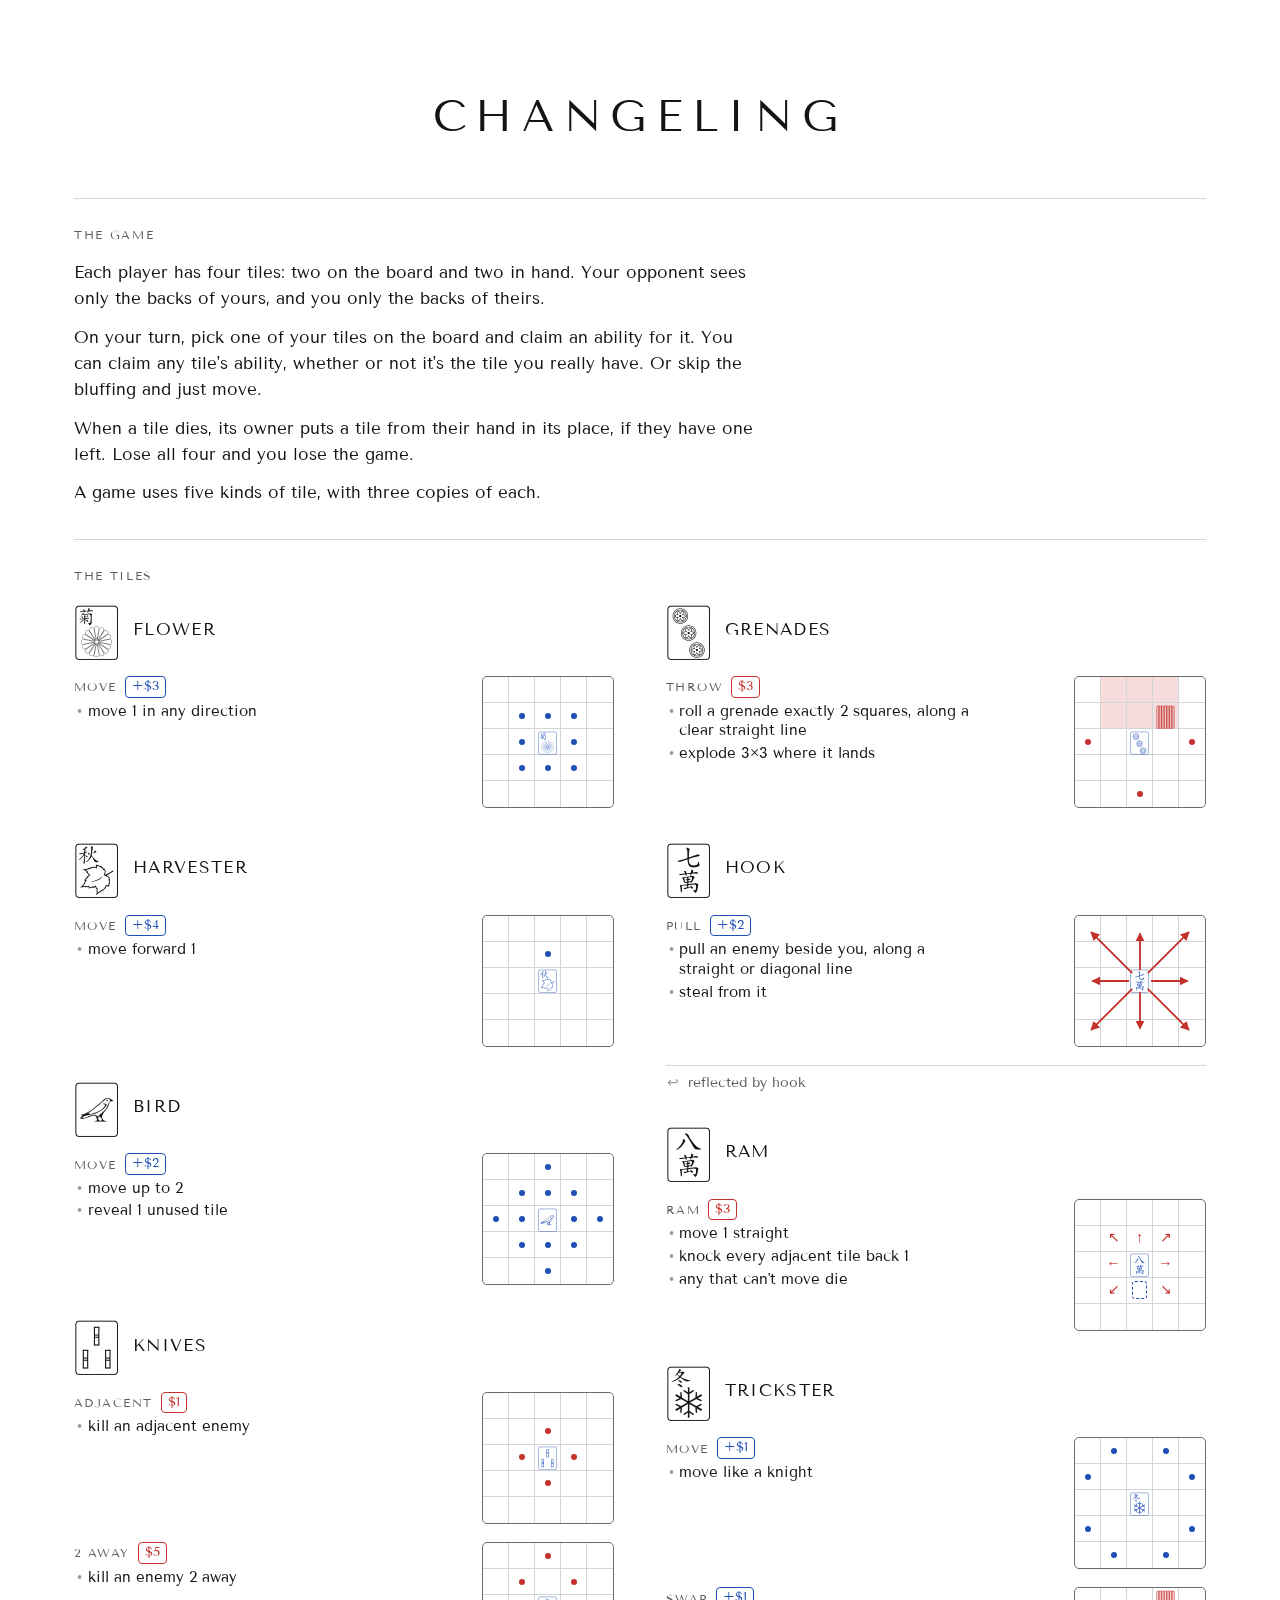
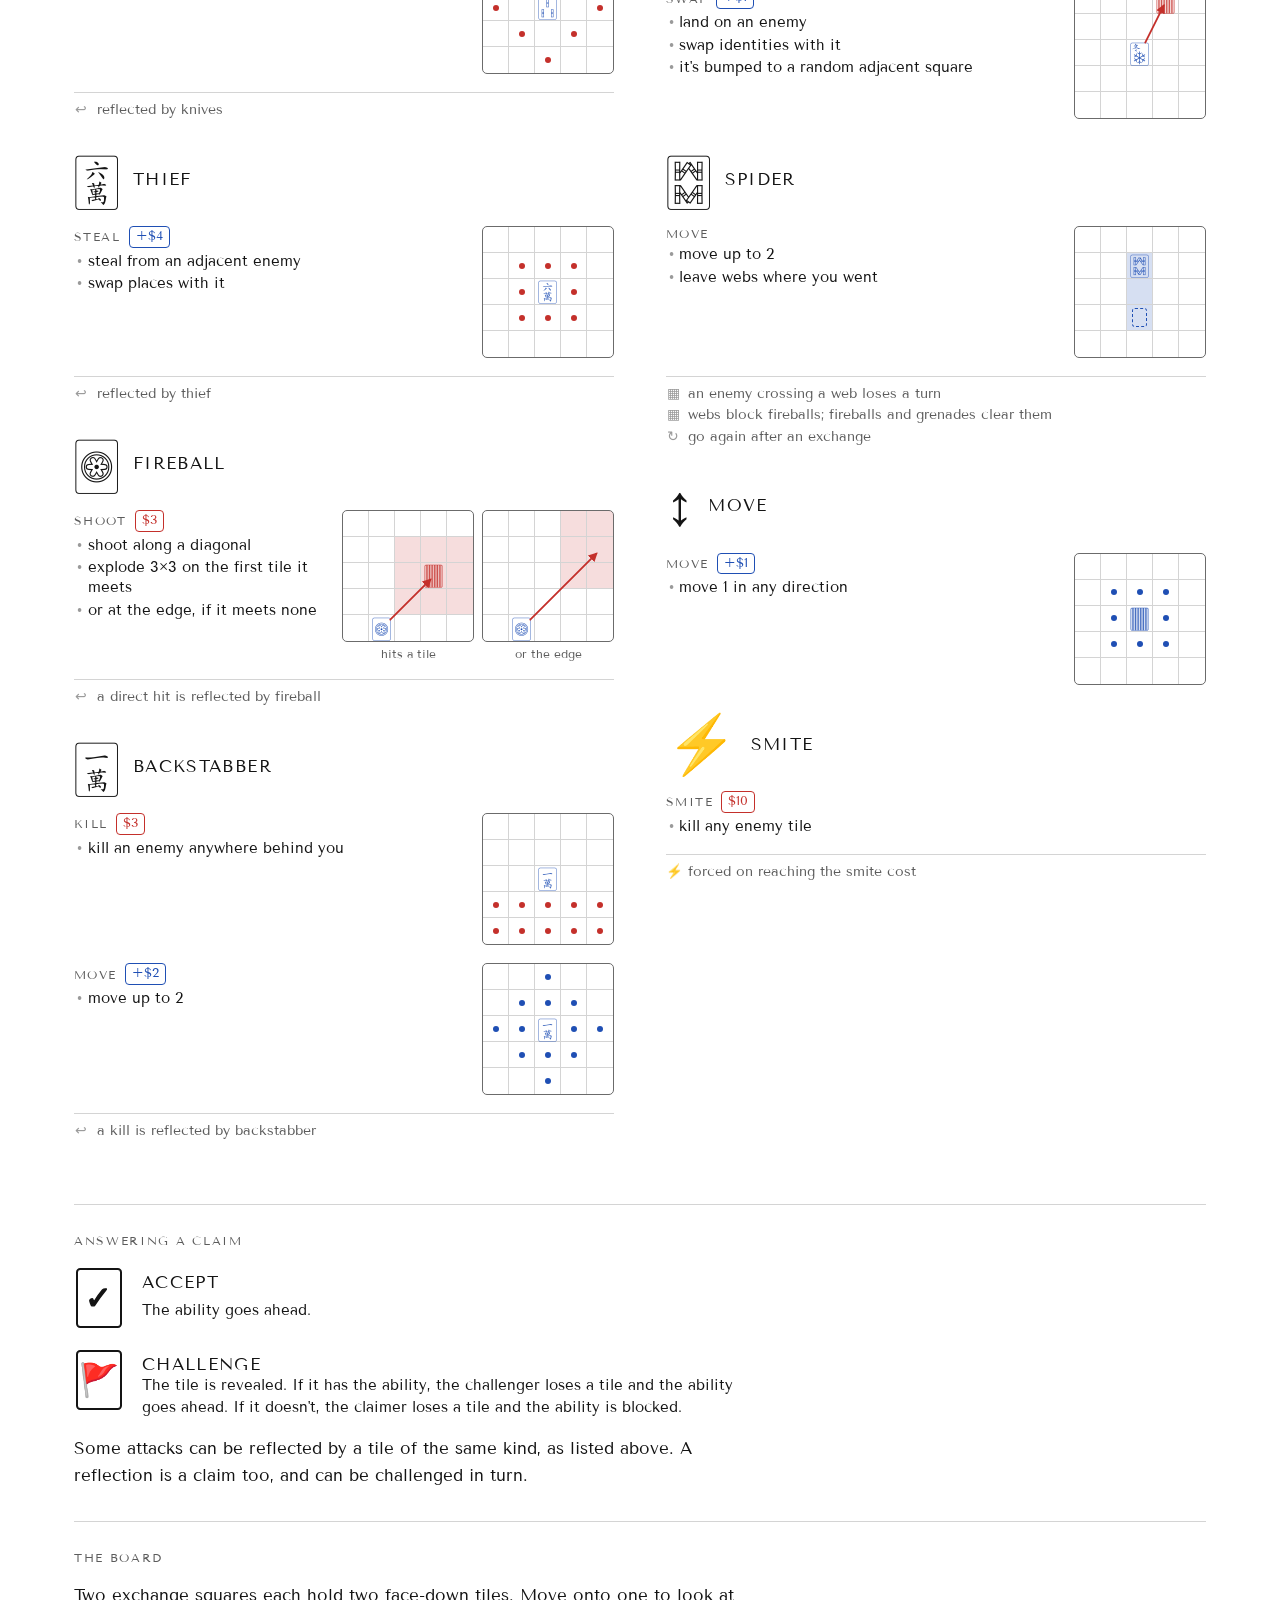
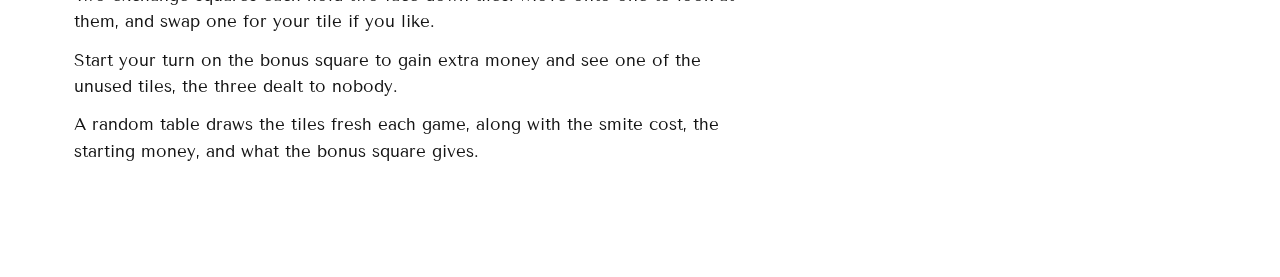
==== commit cd9f1175: "Explain each tile as its uses, words then boards, with notes under a rule A tile's reference is now " ====
--- a/docs/how-to-play.html
+++ b/docs/how-to-play.html
@@ -73,27 +73,12 @@
 
   @media (max-width: 900px) {
     .how .rules-list {
-      grid-template-columns: 1fr;
-      grid-template-rows: none !important;
-      grid-auto-flow: row;
+      columns: 1;
     }
   }
   @media (max-width: 560px) {
     .how {
       --sq: 22px;
-    }
-    .how .rule-name {
-      grid-column: 2 / -1;
-      grid-row: 1;
-    }
-    .how .rule-text {
-      grid-column: 2 / -1;
-      grid-row: 2;
-    }
-    .how .rule-boards {
-      grid-column: 2 / -1;
-      grid-row: 3;
-      margin-top: 10px;
     }
   }
 </style>
--- a/docs/style.css
+++ b/docs/style.css
@@ -1247,6 +1247,19 @@
   letter-spacing: 0.1em;
   text-transform: uppercase;
   color: var(--muted);
+}
+/* a use's price, red to pay or blue to gain; a second use is an alternative */
+.tip-price.cost { color: var(--them); }
+.tip-price.gain { color: var(--you); }
+.tip-or { color: var(--faint); }
+.tip-note {
+  margin-top: 3px;
+  color: var(--muted);
+}
+.tip-mark {
+  display: inline-block;
+  width: 1.5em;
+  color: var(--faint);
 }
 .tip-more {
   margin-top: 6px;
@@ -1495,48 +1508,131 @@
   max-width: 88vw;
   padding-right: max(4vw, 64px);
 }
+/* every tile: two columns, filled top to bottom, each tile kept whole */
+.rules-list {
+  columns: 2;
+  column-gap: 4vw;
+}
 .rules-list.single {
-  grid-template-columns: auto;
-}
-/* two columns, filled top to bottom (renderRules sets the rows) */
-.rules-list {
-  display: grid;
-  grid-template-columns: 1fr 1fr;
-  grid-auto-flow: column;
-  gap: calc(var(--sq) * 0.9) 4vw;
+  columns: auto;
+}
+.rules-list .rule {
+  break-inside: avoid;
+  padding-bottom: calc(var(--sq) * 1.2);
+}
+.rules-list.single .rule {
+  padding-bottom: 0;
 }
 .rule {
-  display: grid;
-  grid-template-columns: auto 1fr auto;
-  grid-template-rows: auto 1fr;
-  column-gap: 18px;
-  align-items: start;
+  display: flex;
+  flex-direction: column;
+}
+.rule-head {
+  display: flex;
+  align-items: center;
+  gap: 14px;
 }
 .rule-glyph {
-  grid-row: 1 / 3;
-  font-size: calc(var(--sq) * 2.6);
+  font-size: calc(var(--sq) * 2.2);
   line-height: 1;
 }
 .rule-name {
-  margin-top: 6px;
-  font-size: calc(var(--sq) * 0.6);
+  font-size: calc(var(--sq) * 0.65);
   font-weight: normal;
   text-transform: uppercase;
-  letter-spacing: 0.06em;
-}
+  letter-spacing: 0.08em;
+}
+/* a use: its words, then the boards that illustrate them; the boards drop below the
+   words when there's no room beside them */
+.rule-use {
+  margin-top: calc(var(--sq) * 0.7);
+  display: flex;
+  flex-wrap: wrap;
+  justify-content: space-between;
+  align-items: flex-start;
+  gap: 12px 22px;
+}
+.rule-words {
+  flex: 1;
+  min-width: calc(var(--sq) * 8);
+  max-width: calc(var(--sq) * 12);
+}
+.rule-title {
+  display: flex;
+  align-items: center;
+  gap: 8px;
+  margin-bottom: 4px;
+}
+.rule-label {
+  font-size: calc(var(--sq) * 0.48);
+  letter-spacing: 0.12em;
+  text-transform: uppercase;
+  color: var(--muted);
+}
+/* what it costs (red) or gains (blue) */
+.rule-price {
+  padding: 0 6px;
+  border: 1px solid currentColor;
+  border-radius: 4px;
+  font-size: calc(var(--sq) * 0.5);
+  line-height: 1.5;
+}
+.rule-price.cost { color: var(--them); }
+.rule-price.gain { color: var(--you); }
 .rule-text {
+  margin: 0;
+  padding: 0;
+  list-style: none;
   font-size: calc(var(--sq) * 0.56);
   line-height: 1.35;
 }
-.rule-text > div + div {
-  margin-top: 2px;
+/* a bullet to an effect, a wrapped line hanging under its text */
+.rule-text li {
+  position: relative;
+  padding-left: 0.95em;
+}
+.rule-text li + li {
+  margin-top: 3px;
+}
+.rule-text li::before {
+  content: "•";
+  position: absolute;
+  left: 0.15em;
+  color: var(--faint);
+}
+.rule-caption {
+  margin-top: 4px;
+  font-size: calc(var(--sq) * 0.46);
+  text-align: center;
+  color: var(--muted);
+}
+/* what isn't a use (reflects, webs, going again), quieter, under a hairline */
+.rule-notes {
+  margin-top: calc(var(--sq) * 0.7);
+  padding-top: 8px;
+  border-top: 1px solid var(--line);
+  font-size: calc(var(--sq) * 0.52);
+  line-height: 1.35;
+  color: var(--muted);
+}
+.rule-note {
+  display: flex;
+  gap: 8px;
+}
+.rule-note + .rule-note {
+  margin-top: 3px;
+}
+.rule-mark {
+  flex-shrink: 0;
+  width: 1.1em;
+  text-align: center;
+  color: var(--faint);
 }
 /* a mini board per use, in the board's own hairlines, blue for you, red for them */
 .rule-boards {
-  grid-column: 3;
-  grid-row: 1 / 3;
-  display: flex;
-  gap: 10px;
+  flex-shrink: 0;
+  display: flex;
+  gap: 8px;
 }
 .rule-board {
   position: relative;
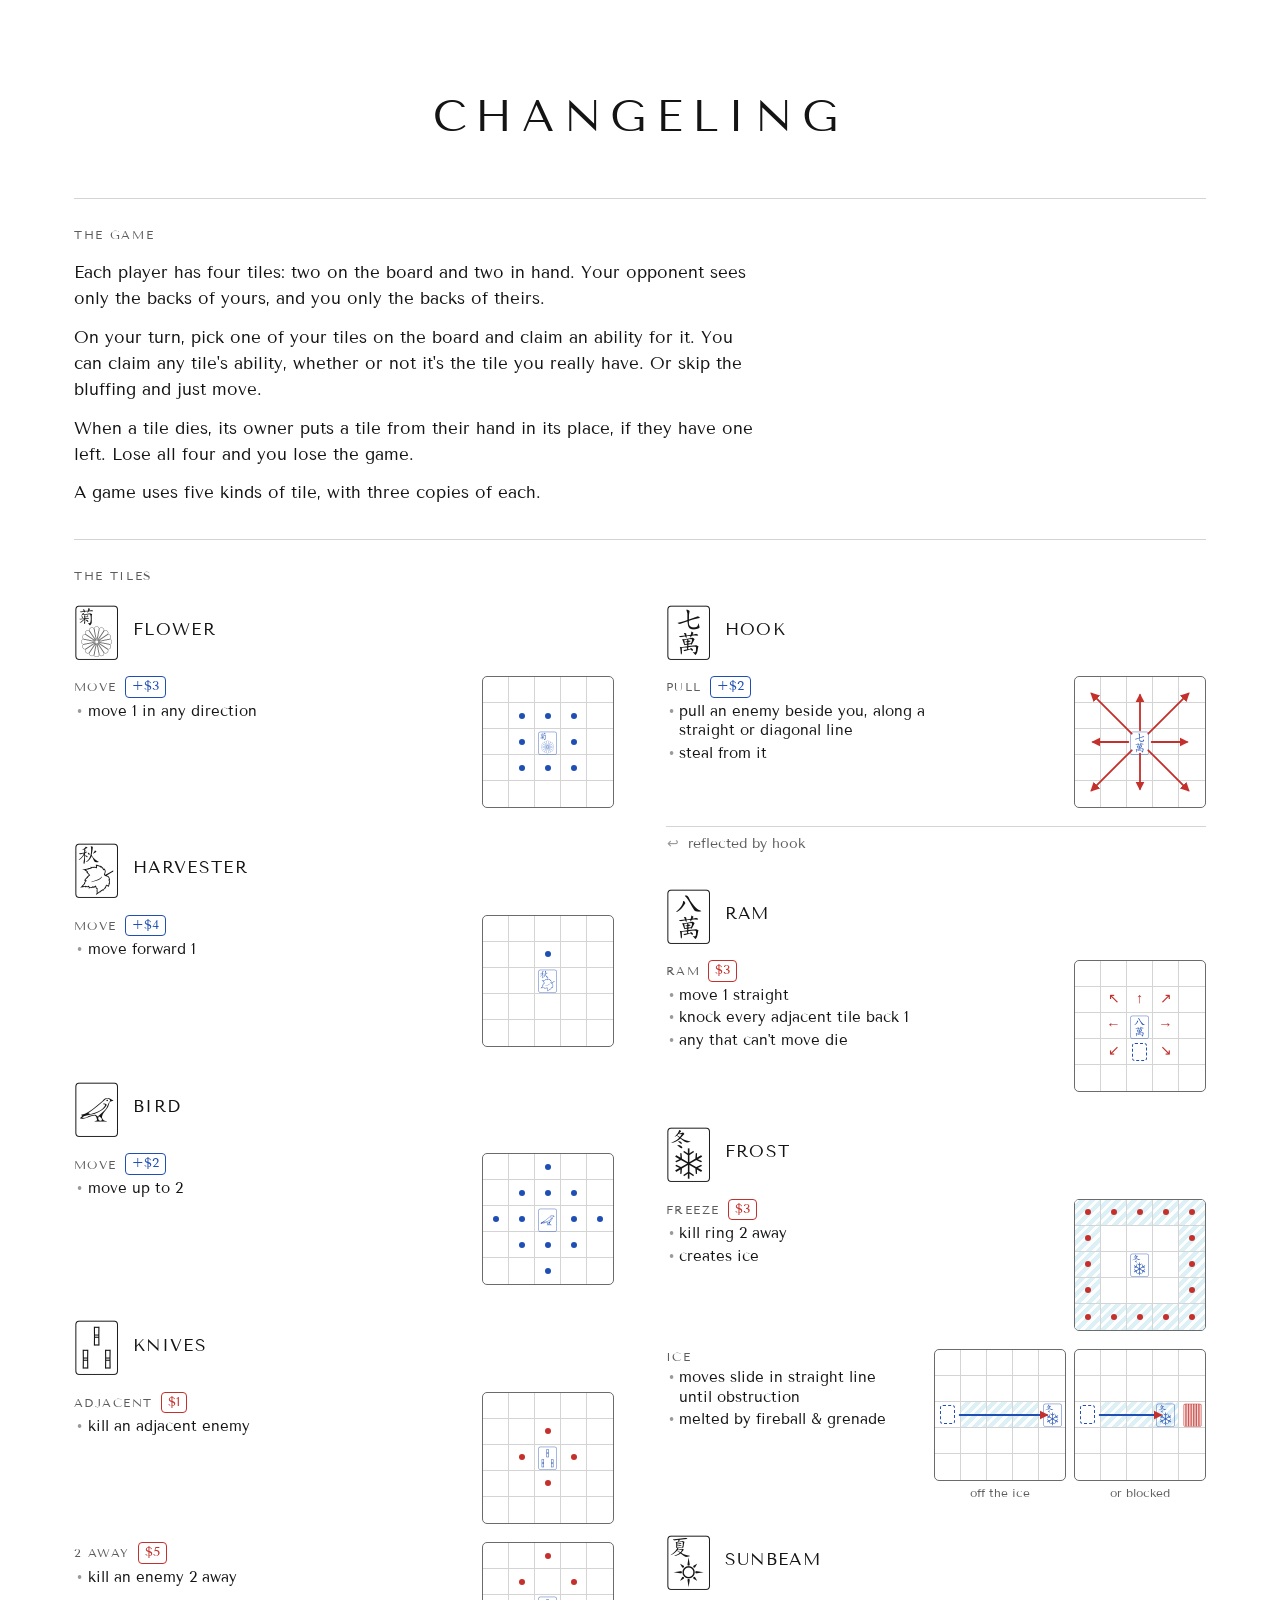
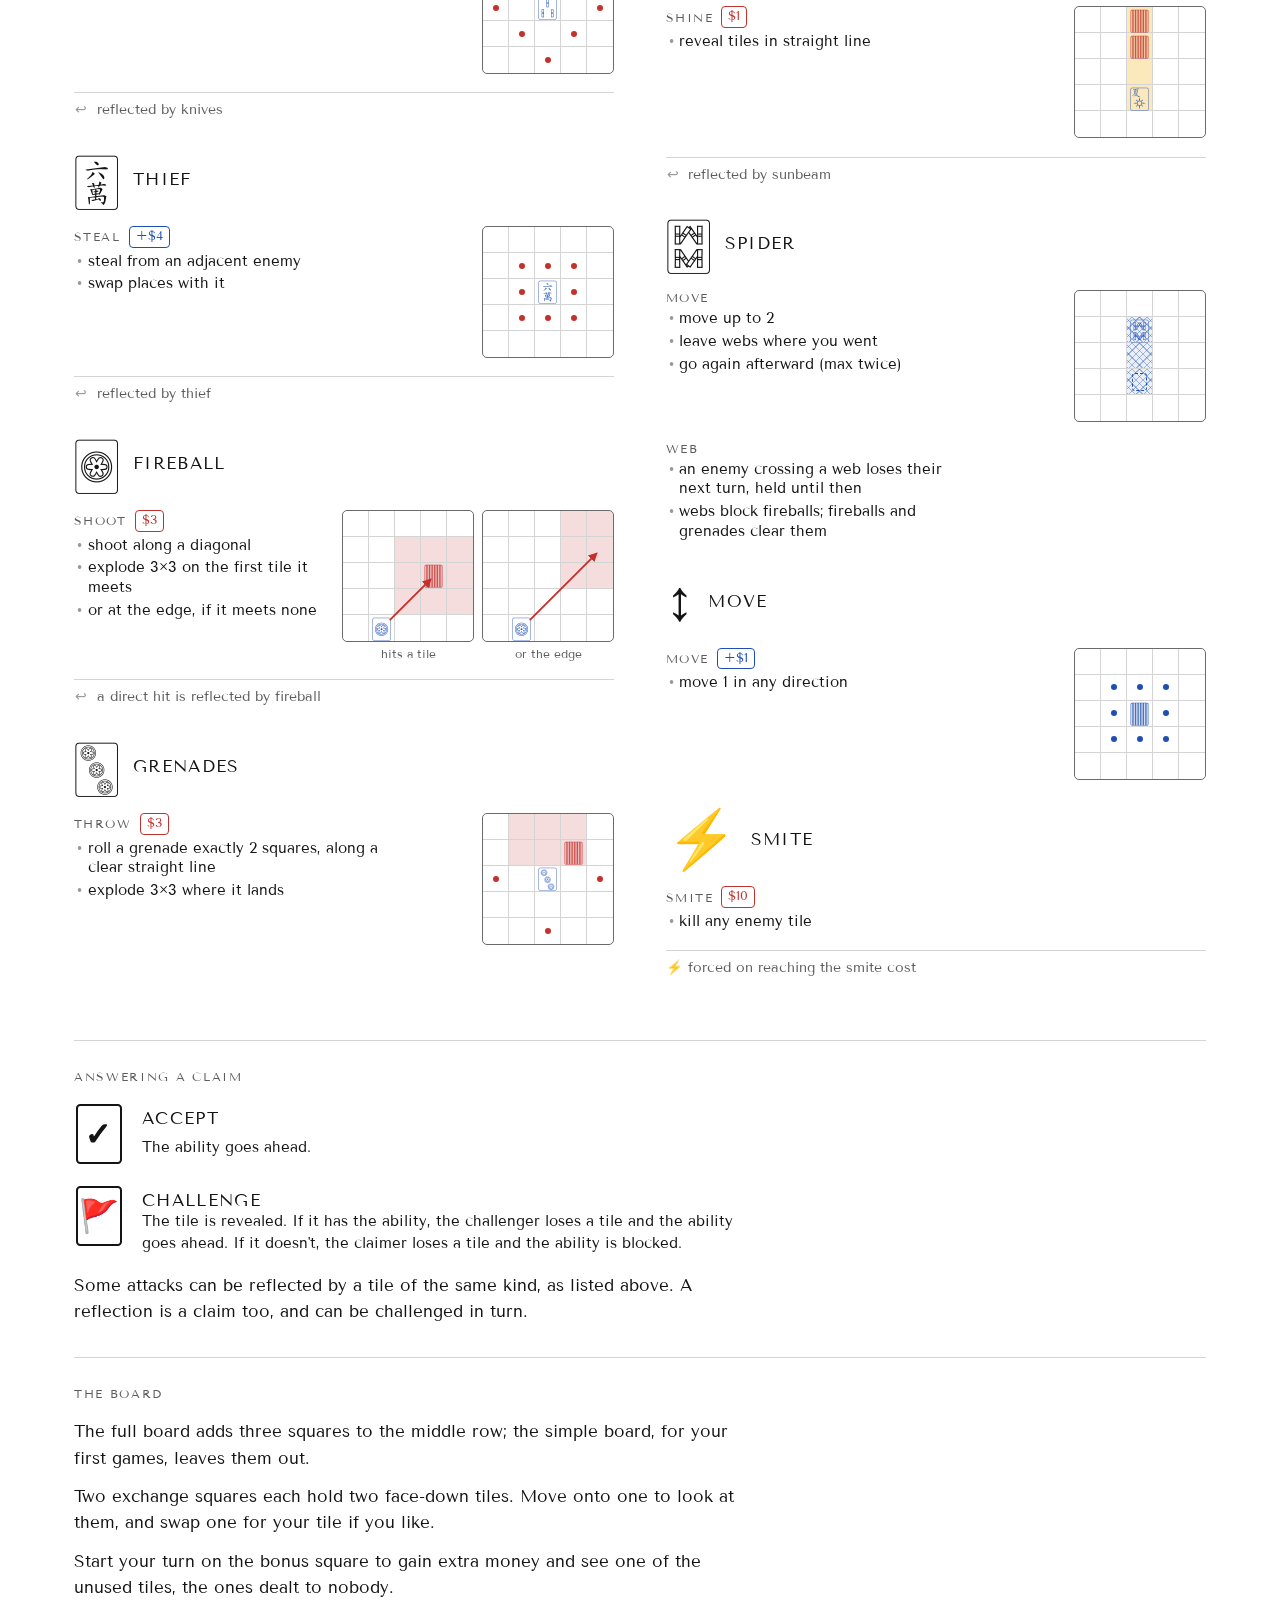
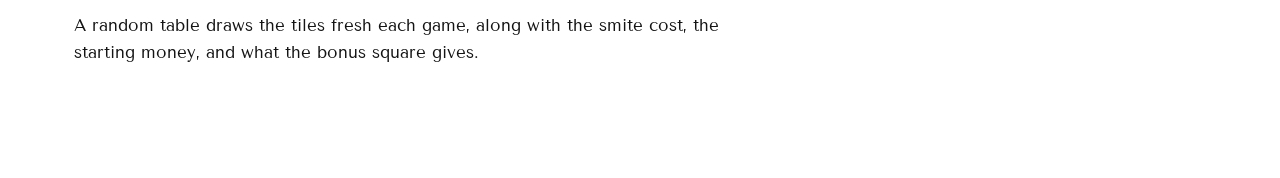
==== commit 3867ff58: "A simple board for first games, the bird without its reveal, and counted tutorial steps with back Th" ====
--- a/docs/how-to-play.html
+++ b/docs/how-to-play.html
@@ -117,8 +117,9 @@
 
   <section>
     <h2>the board</h2>
+    <p>The full board adds three squares to the middle row; the simple board, for your first games, leaves them out.</p>
     <p>Two exchange squares each hold two face-down tiles. Move onto one to look at them, and swap one for your tile if you like.</p>
-    <p>Start your turn on the bonus square to gain extra money and see one of the unused tiles, the three dealt to nobody.</p>
+    <p>Start your turn on the bonus square to gain extra money and see one of the unused tiles, the ones dealt to nobody.</p>
     <p>A random table draws the tiles fresh each game, along with the smite cost, the starting money, and what the bonus square gives.</p>
   </section>
 </main>
--- a/docs/style.css
+++ b/docs/style.css
@@ -1,17 +1,24 @@
 :root {
-  /* you and them: blue and red; north is the opponent unless you sit north
-     (see .me-north) */
-  --you: #1f4fb4;
-  --them: #c4302b;
-  --north: var(--them);
-  --south: var(--you);
+  /* The players are red and blue, the same for both of them, each seeing the board
+     from their own side.  You and them are whichever of those you are, as data-side
+     on the page says (see main.js): blue until you sit as red.  The page's own blue
+     and red (buttons, switches, costs, warnings) are the accent and the alert,
+     whoever you are. */
+  --red: #c4302b;
+  --blue: #1f4fb4;
+  --wash-red: #fbeaea;
+  --wash-blue: #e9effb;
+  --you: var(--blue);
+  --them: var(--red);
+  --wash: var(--wash-blue);
+  --wash-them: var(--wash-red);
+  --accent: var(--blue);
+  --alert: var(--red);
   --ink: #141414;
   --muted: #5c5c5c;
   --faint: #9a9a9a;
   --line: #d4d4d4;
   --frame: #6b6b6b;
-  --wash: #e9effb;
-  --wash-them: #fbeaea;
 
   /* the slightly rounded corner of a tile, shared by every button shell */
   --shell-radius: 0.4vmin;
@@ -33,7 +40,20 @@
   --hover: #f4f4f4;
   --on-strong: white;
   --primary-hover: #1a4399;
+  --selected: var(--ink);
+  --on-selected: var(--on-strong);
+  /* the ghosted area a blast would cover */
+  --blast: rgba(208, 52, 44, 0.14);
+  /* ice: a cold wash, with streaks of sheen */
+  --ice: #dcf0f6;
+  --ice-sheen: rgba(255, 255, 255, 0.95);
+  --frost: rgba(64, 170, 205, 0.3);
+  /* the line a sunbeam would light */
+  --sun: rgba(240, 180, 30, 0.3);
   --scrim: rgba(255, 255, 255, 0.82);
+  /* the tutorial's shade over all but what it's showing, and the rings around those */
+  --guide-shade: rgba(20, 20, 20, 0.5);
+  --guide-ring: white;
   --shadow: rgba(0, 0, 0, 0.12);
   --dim-tile: #555555;
   --back: #555555;
@@ -43,26 +63,43 @@
 /* dark: the same page by night.  The tiles keep their faces a shade above the page,
    so they still read as tiles; blue and red are lifted to keep their contrast */
 :root[data-theme="dark"] {
-  --you: #7ea6ff;
-  --them: #ff7b72;
+  --blue: #7ea6ff;
+  --red: #ff7b72;
   --ink: #e6e4df;
   --muted: #a4a4a4;
   --faint: #6f737a;
   --line: #30343b;
   --frame: #8a8f98;
-  --wash: #1b2541;
-  --wash-them: #3b1f20;
+  --wash-blue: #1b2541;
+  --wash-red: #3b1f20;
   --bg: #131518;
   --surface: #1c1f24;
   --hover: #272b32;
   --on-strong: #131518;
   --primary-hover: #a7c0ff;
+  /* a solid light block glares on the dark table, so a chosen option is a lifted grey */
+  --selected: #464b55;
+  --on-selected: var(--ink);
+  --blast: rgba(255, 123, 114, 0.14);
+  --ice: #1d3640;
+  --ice-sheen: rgba(170, 225, 240, 0.16);
+  --frost: rgba(120, 205, 230, 0.25);
+  --sun: rgba(255, 205, 80, 0.2);
   --scrim: rgba(19, 21, 24, 0.85);
+  --guide-shade: rgba(0, 0, 0, 0.62);
+  --guide-ring: var(--ink);
   --shadow: rgba(0, 0, 0, 0.55);
   --dim-tile: #9da1a8;
   /* face-down grey tiles are solid, so they're kept quieter than the outlined ones */
   --back: #4b5059;
   color-scheme: dark;
+}
+
+:root[data-side="red"] {
+  --you: var(--red);
+  --them: var(--blue);
+  --wash: var(--wash-red);
+  --wash-them: var(--wash-blue);
 }
 
 body {
@@ -143,8 +180,8 @@
 }
 .btn.primary {
   color: var(--on-strong);
-  background-color: var(--you);
-  border-color: var(--you);
+  background-color: var(--accent);
+  border-color: var(--accent);
 }
 .btn.primary:hover {
   background-color: var(--primary-hover);
@@ -224,7 +261,6 @@
   font-size: 16px;
   letter-spacing: 0.08em;
   text-transform: uppercase;
-  color: var(--them);
 }
 
 /* a table's tiles, with a dashed slot for each still to be picked */
@@ -271,7 +307,7 @@
   line-height: 1;
 }
 .set-tile:hover .set-glyph {
-  color: var(--you);
+  color: var(--accent);
 }
 .set-name {
   font-size: 10px;
@@ -363,8 +399,8 @@
   border-left: none;
 }
 .segmented button.on {
-  color: var(--on-strong);
-  background-color: var(--ink);
+  color: var(--on-selected);
+  background-color: var(--selected);
 }
 .segmented button:disabled {
   cursor: default;
@@ -380,7 +416,8 @@
   font-size: 12px;
 }
 
-/* fast, medium, slow, or unlimited */
+/* the simple board or the full one; fast, medium, slow, or unlimited */
+.board-area,
 .time-area {
   padding: 22px 20px;
   display: flex;
@@ -458,6 +495,7 @@
   .picker {
     grid-template-columns: repeat(4, 80px);
   }
+  .board-area .segmented button,
   .time-area .segmented button {
     padding: 0 10px;
   }
@@ -505,10 +543,6 @@
 column stacks its contents before the board gives up any size. Everything on the
 board is sized relative to it (cqmin), so the layout holds at any laptop size.
 */
-.container.me-north {
-  --north: var(--you);
-  --south: var(--them);
-}
 .container {
   --radius: 8px;
 
@@ -590,7 +624,7 @@
   cursor: pointer;
 }
 .sidebar.lists .in-play:hover {
-  color: var(--you);
+  color: var(--accent);
 }
 .sidebar.lists .smite-cost {
   padding: 0 18px;
@@ -631,6 +665,11 @@
 }
 .sidebar.lists .sidebar-top .area-label {
   padding: 0 18px;
+}
+/* the settings in the corner sit where its label would be */
+.sidebar.lists .sidebar-top > .area-label:first-child {
+  visibility: hidden;
+  height: 28px;
 }
 .sidebar.lists .acc-tiles {
   font-size: 28px;
@@ -700,11 +739,11 @@
   align-self: start;
 }
 /* the strip of whoever the game is waiting on, washed in their colour */
-.strip.acting {
-  background-color: var(--wash);
-}
-.strip.top.acting {
-  background-color: var(--wash-them);
+.strip.red.acting {
+  background-color: var(--wash-red);
+}
+.strip.blue.acting {
+  background-color: var(--wash-blue);
 }
 .strip .who {
   min-width: 0;
@@ -775,6 +814,10 @@
 .clock .idle {
   color: var(--faint);
 }
+/* a reserve that's nearly gone */
+.clock .reserve.low {
+  color: var(--alert);
+}
 /* a clock that isn't running at all */
 .clock.stopped {
   border-color: var(--line);
@@ -808,8 +851,8 @@
   font-size: calc(var(--strip) * 0.62);
   line-height: 1;
 }
-.strip.north .name, .strip.north .amount, .strip.north .hand-tile { color: var(--north); }
-.strip.south .name, .strip.south .amount, .strip.south .hand-tile { color: var(--south); }
+.strip.red .name, .strip.red .amount, .strip.red .hand-tile { color: var(--red); }
+.strip.blue .name, .strip.blue .amount, .strip.blue .hand-tile { color: var(--blue); }
 
 /* ------------------------------------------------------------------ board */
 /* the board's frame sits centred on the column dividers above and below it: its box
@@ -917,14 +960,43 @@
 .cell-marks .bonus {
   font-size: 3.7cqmin;
 }
-/* webs: a wash of the colour of whoever laid them */
-.web {
+/*
+what's been left on a square, under its tile, drawn alike: a texture over a wash.
+A web is a net in the colour of whoever laid it; ice is neutral, a cold wash with
+streaks of sheen, since it's the same for everyone.  The mini boards draw them the same
+way, at their own scale
+*/
+.cell {
+  --grain: 2.6cqmin;
+  --thread: 0.22cqmin;
+}
+.rule-square {
+  --grain: calc(var(--sq) * 0.2);
+  --thread: 1px;
+}
+.web,
+.ice {
   position: absolute;
   inset: 0;
   pointer-events: none;
 }
-.web.north { background-color: color-mix(in srgb, var(--north) 18%, transparent); }
-.web.south { background-color: color-mix(in srgb, var(--south) 18%, transparent); }
+.web.red { --web: var(--red); }
+.web.blue { --web: var(--blue); }
+.rule-square.webbed { --web: var(--you); }
+.web,
+.rule-square.webbed {
+  --strand: color-mix(in srgb, var(--web) 38%, transparent);
+  background:
+    repeating-linear-gradient(45deg, var(--strand) 0 var(--thread), transparent var(--thread) var(--grain)),
+    repeating-linear-gradient(-45deg, var(--strand) 0 var(--thread), transparent var(--thread) var(--grain)),
+    color-mix(in srgb, var(--web) 9%, transparent);
+}
+.ice,
+.rule-square.iced {
+  background:
+    repeating-linear-gradient(135deg, var(--ice-sheen) 0 calc(var(--thread) * 3), transparent calc(var(--thread) * 3) calc(var(--grain) * 1.4)),
+    var(--ice);
+}
 
 /*
 selection; colour only ever says whose piece it is
@@ -977,6 +1049,89 @@
 .claim-line .claim-halo {
   stroke: var(--bg);
   stroke-width: 2cqmin;
+}
+/* the move a hovered ability would make */
+.claim-line.ghost-move {
+  opacity: 0.4;
+}
+/* a turn lost to a web: a timer runs down over the tile that was caught */
+.caught-timer {
+  position: absolute;
+  width: 11cqmin;
+  height: 11cqmin;
+  transform: translate(-50%, -50%);
+  pointer-events: none;
+  animation: caught-timer 1.8s ease-in-out forwards;
+}
+.caught-timer svg {
+  width: 100%;
+  height: 100%;
+  overflow: visible;
+}
+.caught-face {
+  fill: var(--surface);
+  stroke: currentColor;
+  stroke-width: 1.5;
+}
+/* a wedge of the face, swept away clockwise from twelve o'clock */
+.caught-sweep {
+  fill: none;
+  stroke: currentColor;
+  stroke-width: 17;
+  stroke-dasharray: 100;
+  transform: rotate(-90deg);
+  transform-origin: center;
+  animation: caught-sweep 1.4s linear 0.15s forwards;
+}
+@keyframes caught-sweep {
+  to { stroke-dashoffset: 100; }
+}
+@keyframes caught-timer {
+  0% { opacity: 0; }
+  10% { opacity: 1; }
+  80% { opacity: 1; }
+  100% { opacity: 0; }
+}
+/* what a hovered blast or ram would do: the area it covers, the tiles it would kill,
+   and where it would knock the others */
+.impact {
+  position: absolute;
+  inset: 0;
+  width: 100%;
+  height: 100%;
+  pointer-events: none;
+  overflow: visible;
+}
+.impact-area {
+  fill: var(--blast);
+}
+.impact-area.frozen {
+  fill: var(--frost);
+}
+.impact-area.lit {
+  fill: var(--sun);
+}
+.impact line {
+  stroke-linecap: round;
+}
+.impact-kill {
+  stroke: var(--them);
+  stroke-width: 1.1cqmin;
+}
+.impact-halo {
+  stroke: var(--bg);
+  stroke-width: 2cqmin;
+}
+.impact-push {
+  color: var(--ink);
+  opacity: 0.55;
+}
+.impact-push line {
+  stroke: currentColor;
+  stroke-width: 0.9cqmin;
+}
+.impact-push polygon {
+  fill: currentColor;
 }
 /* the claimed ability (and any reflect, and the answers) written beside the line */
 .claim-note {
@@ -1136,31 +1291,41 @@
 .choice-panel.left::after { top: calc(var(--point) - 8px); right: -9px; transform: rotate(-45deg); }
 
 /* -------------------------------------------------------------- settings */
-/* kept out of the way in the bottom-right corner, on every screen */
-.settings-button {
+/* the top-left corner, on every screen: sound, the settings, full screen */
+.settings-corner {
   position: fixed;
-  right: 12px;
-  bottom: 8px;
-  z-index: 15;
+  left: 6px;
+  top: 6px;
+  z-index: 40;
+  display: flex;
+  gap: 2px;
+}
+.corner-button {
+  width: 30px;
+  height: 30px;
+  display: grid;
+  place-items: center;
   padding: 0;
-  font: inherit;
-  font-size: 11px;
-  letter-spacing: 0.06em;
   color: var(--faint);
   background: none;
   border: none;
+  border-radius: 6px;
   cursor: pointer;
 }
-.settings-button:hover {
+.corner-button[hidden] {
+  display: none;
+}
+.corner-button:hover,
+.corner-button[aria-expanded="true"] {
   color: var(--ink);
-}
-/* opens above the button */
+  background-color: var(--hover);
+}
+/* opens below the buttons */
 .settings {
-  position: fixed;
-  right: 12px;
-  bottom: 32px;
-  z-index: 40;
-  min-width: 190px;
+  position: absolute;
+  left: 0;
+  top: 36px;
+  min-width: 210px;
   box-sizing: border-box;
   padding: 14px 18px;
   display: flex;
@@ -1184,7 +1349,7 @@
   color: var(--ink);
   cursor: pointer;
 }
-.setting input {
+.setting input[type=checkbox] {
   position: absolute;
   opacity: 0;
   pointer-events: none;
@@ -1212,13 +1377,18 @@
   transition: transform 150ms;
 }
 .setting input:checked + .switch {
-  background-color: var(--you);
+  background-color: var(--accent);
 }
 .setting input:checked + .switch::after {
   transform: translateX(14px);
 }
+.setting input[type=range] {
+  width: 100px;
+  margin: 0;
+  accent-color: var(--accent);
+}
 .setting input:focus-visible + .switch {
-  outline: 2px solid var(--you);
+  outline: 2px solid var(--accent);
   outline-offset: 2px;
 }
 
@@ -1249,8 +1419,8 @@
   color: var(--muted);
 }
 /* a use's price, red to pay or blue to gain; a second use is an alternative */
-.tip-price.cost { color: var(--them); }
-.tip-price.gain { color: var(--you); }
+.tip-price.cost { color: var(--alert); }
+.tip-price.gain { color: var(--accent); }
 .tip-or { color: var(--faint); }
 .tip-note {
   margin-top: 3px;
@@ -1273,6 +1443,140 @@
   width: 9px;
   height: 12px;
 }
+
+/* ----------------------------------------------------------------- guide */
+/*
+  The tutorial's steps and the first-time tips (see guide.js): a card like the choice
+  panel's, pointing at what it's about, which is ringed.  The tutorial also shades the
+  rest and takes the clicks; a tip leaves the game alone.
+*/
+.guide {
+  position: fixed;
+  inset: 0;
+  z-index: 60;
+  pointer-events: none;
+}
+.guide[hidden] {
+  display: none;
+}
+.guide.dim {
+  pointer-events: auto;
+}
+.guide-shade {
+  position: absolute;
+  inset: 0;
+  width: 100%;
+  height: 100%;
+  fill: var(--guide-shade);
+  display: none;
+}
+.guide.dim .guide-shade {
+  display: block;
+}
+.guide-ring {
+  position: absolute;
+  box-sizing: border-box;
+  border: 2px solid var(--ink);
+  border-radius: 8px;
+}
+.guide.dim .guide-ring {
+  border-color: var(--guide-ring);
+}
+.guide-card {
+  position: absolute;
+  box-sizing: border-box;
+  width: min(330px, calc(100vw - 20px));
+  padding: 12px 14px 10px;
+  font-size: 15px;
+  line-height: 1.4;
+  color: var(--ink);
+  background-color: var(--surface);
+  border: 1.5px solid var(--frame);
+  border-radius: 8px;
+  box-shadow: 0 6px 24px var(--shadow);
+  pointer-events: auto;
+}
+/* Tenor Sans has no bold, so emphasis is stroked, as elsewhere */
+.guide-text b {
+  font-weight: normal;
+  -webkit-text-stroke: var(--bold) currentColor;
+}
+.guide-buttons {
+  display: flex;
+  justify-content: flex-end;
+  align-items: center;
+  gap: 10px;
+  margin-top: 12px;
+}
+.guide-primary,
+.guide-back,
+.guide-secondary {
+  font: inherit;
+  font-size: 12px;
+  letter-spacing: 0.12em;
+  text-transform: uppercase;
+  cursor: pointer;
+}
+.guide-primary {
+  height: 30px;
+  padding: 0 14px;
+  color: var(--on-strong);
+  background-color: var(--accent);
+  border: 1px solid var(--accent);
+}
+.guide-primary:hover {
+  background-color: var(--primary-hover);
+}
+/* back a note: plain, beside the one that moves on */
+.guide-back {
+  height: 30px;
+  padding: 0 12px;
+  color: var(--ink);
+  background: none;
+  border: 1px solid var(--frame);
+}
+.guide-back:hover {
+  background-color: var(--hover);
+}
+/* which note of how many in a row */
+.guide-count {
+  font-size: 12px;
+  color: var(--muted);
+  font-variant-numeric: tabular-nums;
+}
+.guide-secondary {
+  margin-right: auto;
+  white-space: nowrap;
+  padding: 0;
+  color: var(--muted);
+  background: none;
+  border: none;
+}
+.guide-secondary:hover {
+  color: var(--ink);
+}
+/* the pointer: a corner of the card's own border, turned toward what it's about */
+.guide-card::after {
+  content: "";
+  position: absolute;
+  width: 12px;
+  height: 12px;
+  background-color: var(--surface);
+  border: 1.5px solid var(--frame);
+  border-top: 0;
+  border-left: 0;
+  display: none;
+}
+.guide-card.above::after,
+.guide-card.below::after,
+.guide-card.left::after,
+.guide-card.right::after {
+  display: block;
+}
+.guide-card.above::after { left: calc(var(--point) - 7.5px); bottom: -7.5px; transform: rotate(45deg); }
+.guide-card.below::after { left: calc(var(--point) - 7.5px); top: -7.5px; transform: rotate(225deg); }
+.guide-card.right::after { top: calc(var(--point) - 7.5px); left: -7.5px; transform: rotate(135deg); }
+.guide-card.left::after { top: calc(var(--point) - 7.5px); right: -7.5px; transform: rotate(-45deg); }
 
 /* ------------------------------------------------------------------- log */
 .side {
@@ -1577,8 +1881,8 @@
   font-size: calc(var(--sq) * 0.5);
   line-height: 1.5;
 }
-.rule-price.cost { color: var(--them); }
-.rule-price.gain { color: var(--you); }
+.rule-price.cost { color: var(--alert); }
+.rule-price.gain { color: var(--accent); }
 .rule-text {
   margin: 0;
   padding: 0;
@@ -1660,9 +1964,6 @@
 .rule-square.blast {
   background-color: color-mix(in srgb, var(--them) 16%, transparent);
 }
-.rule-square.webbed {
-  background-color: color-mix(in srgb, var(--you) 18%, transparent);
-}
 .rule-arrows {
   position: absolute;
   inset: 0;
@@ -1674,6 +1975,12 @@
   stroke-linecap: round;
   pointer-events: none;
 }
+.rule-square.lit {
+  background-color: var(--sun);
+}
+.rule-arrows.mine {
+  color: var(--you);
+}
 .rule-tile {
   font-size: calc(var(--sq) * 0.93);
   line-height: 1;
@@ -1706,10 +2013,10 @@
   box-sizing: border-box;
 }
 
-/* whose piece it is: jade for you, cinnabar for the opponent, whichever side you sit */
-.north {
-  color: var(--north);
-}
-.south {
-  color: var(--south);
-}
+/* whose it is */
+.red {
+  color: var(--red);
+}
+.blue {
+  color: var(--blue);
+}
